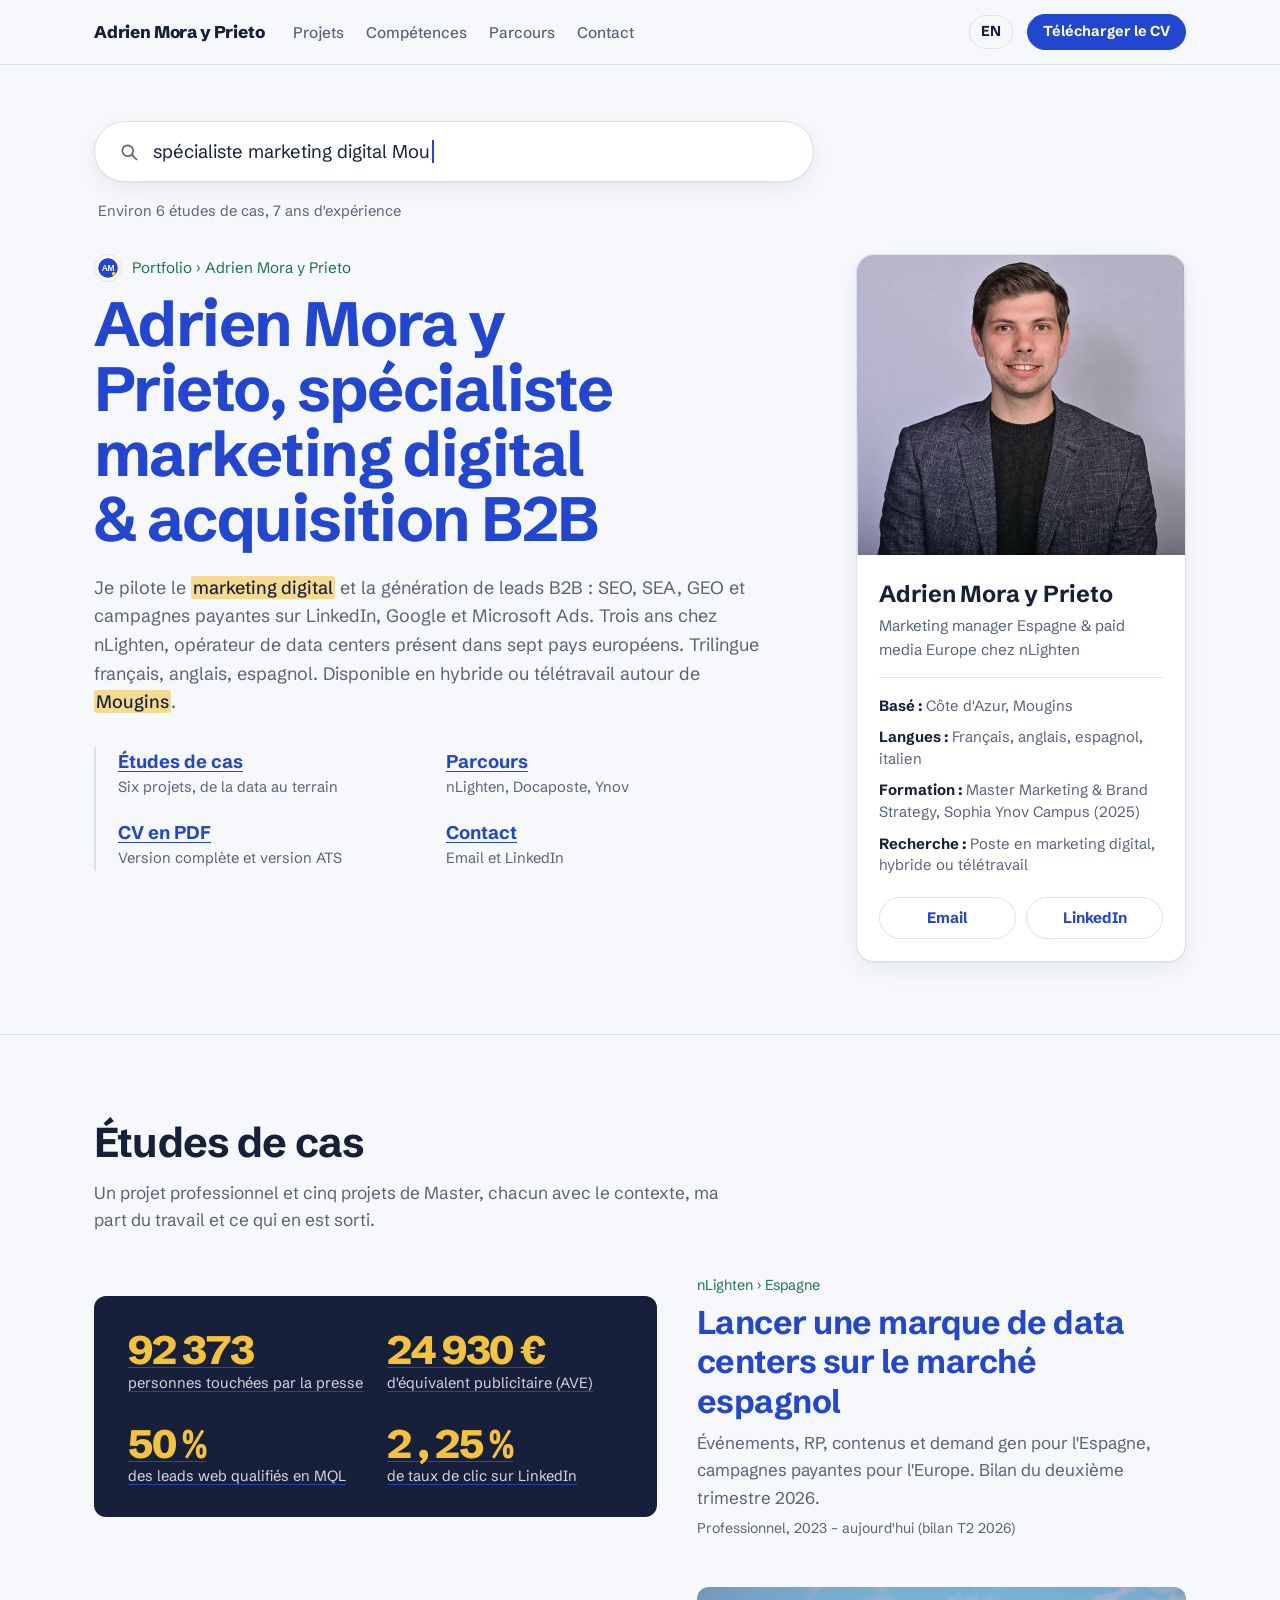
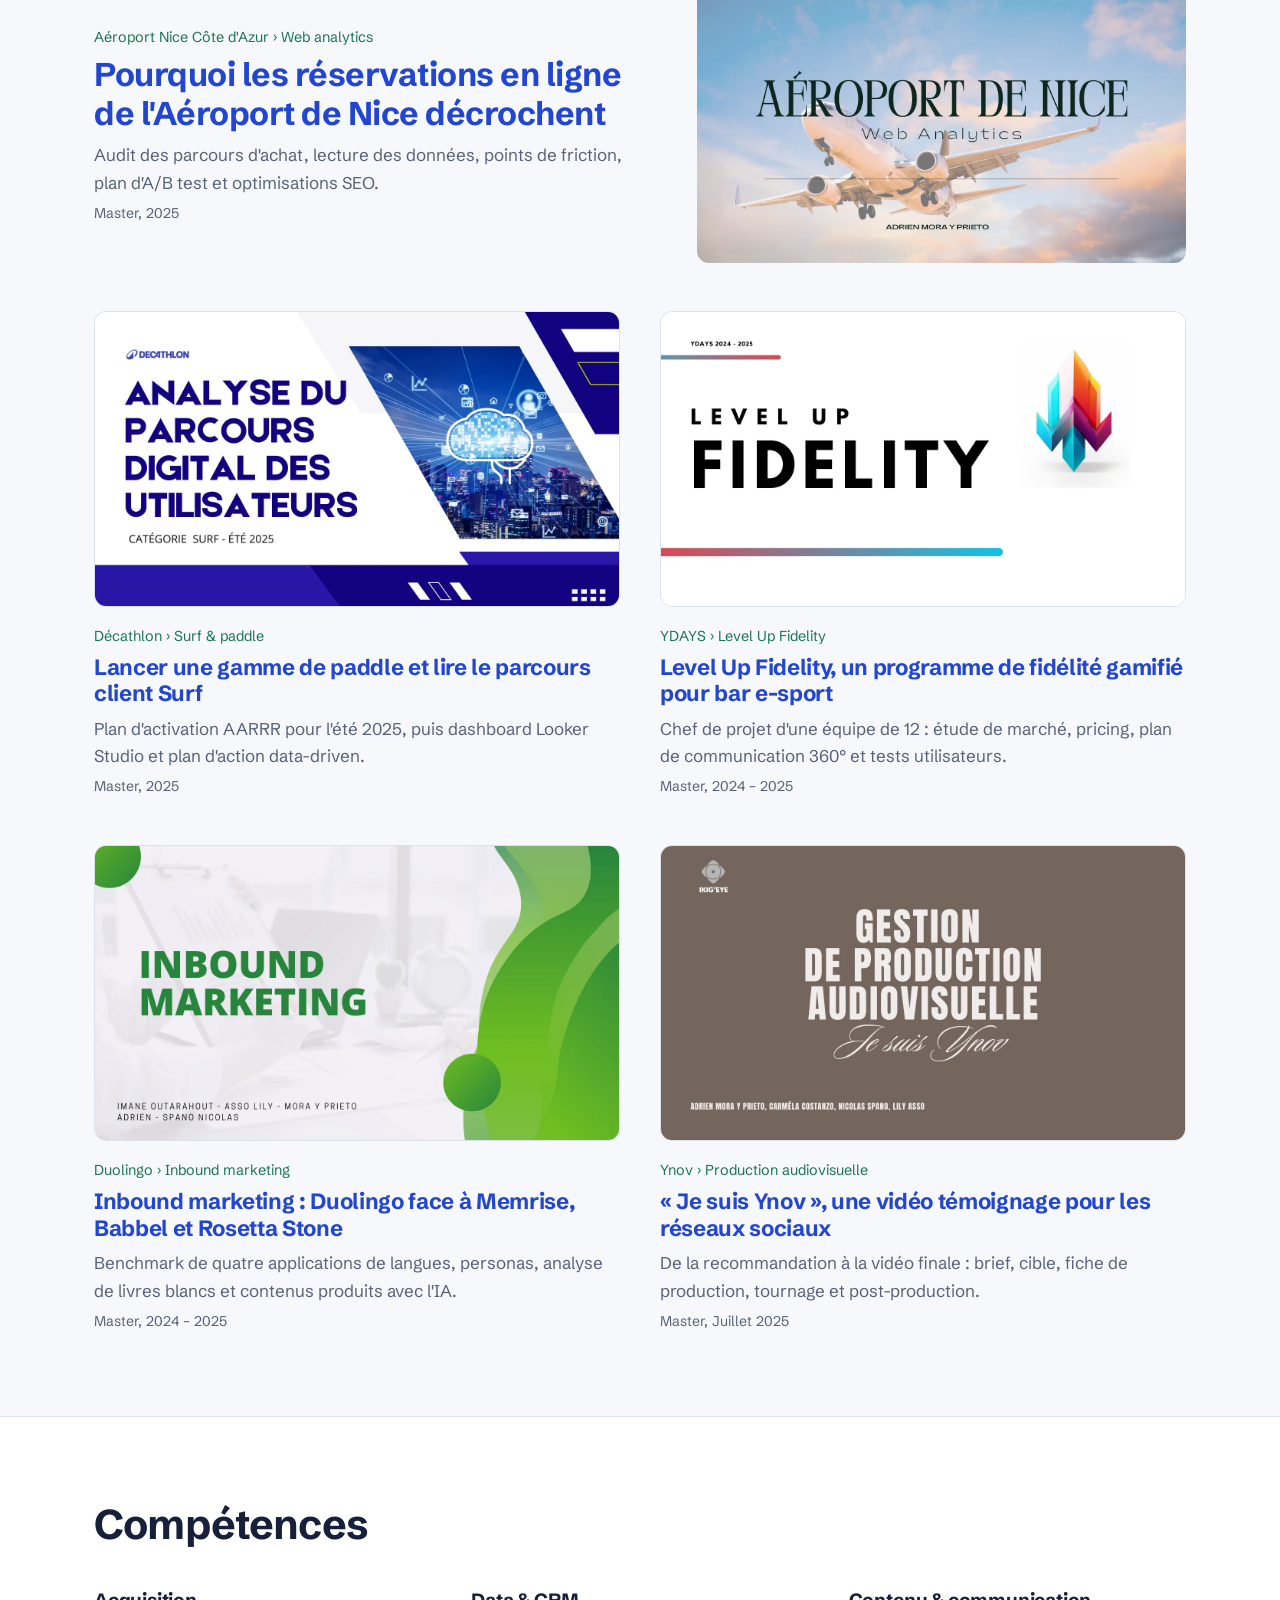
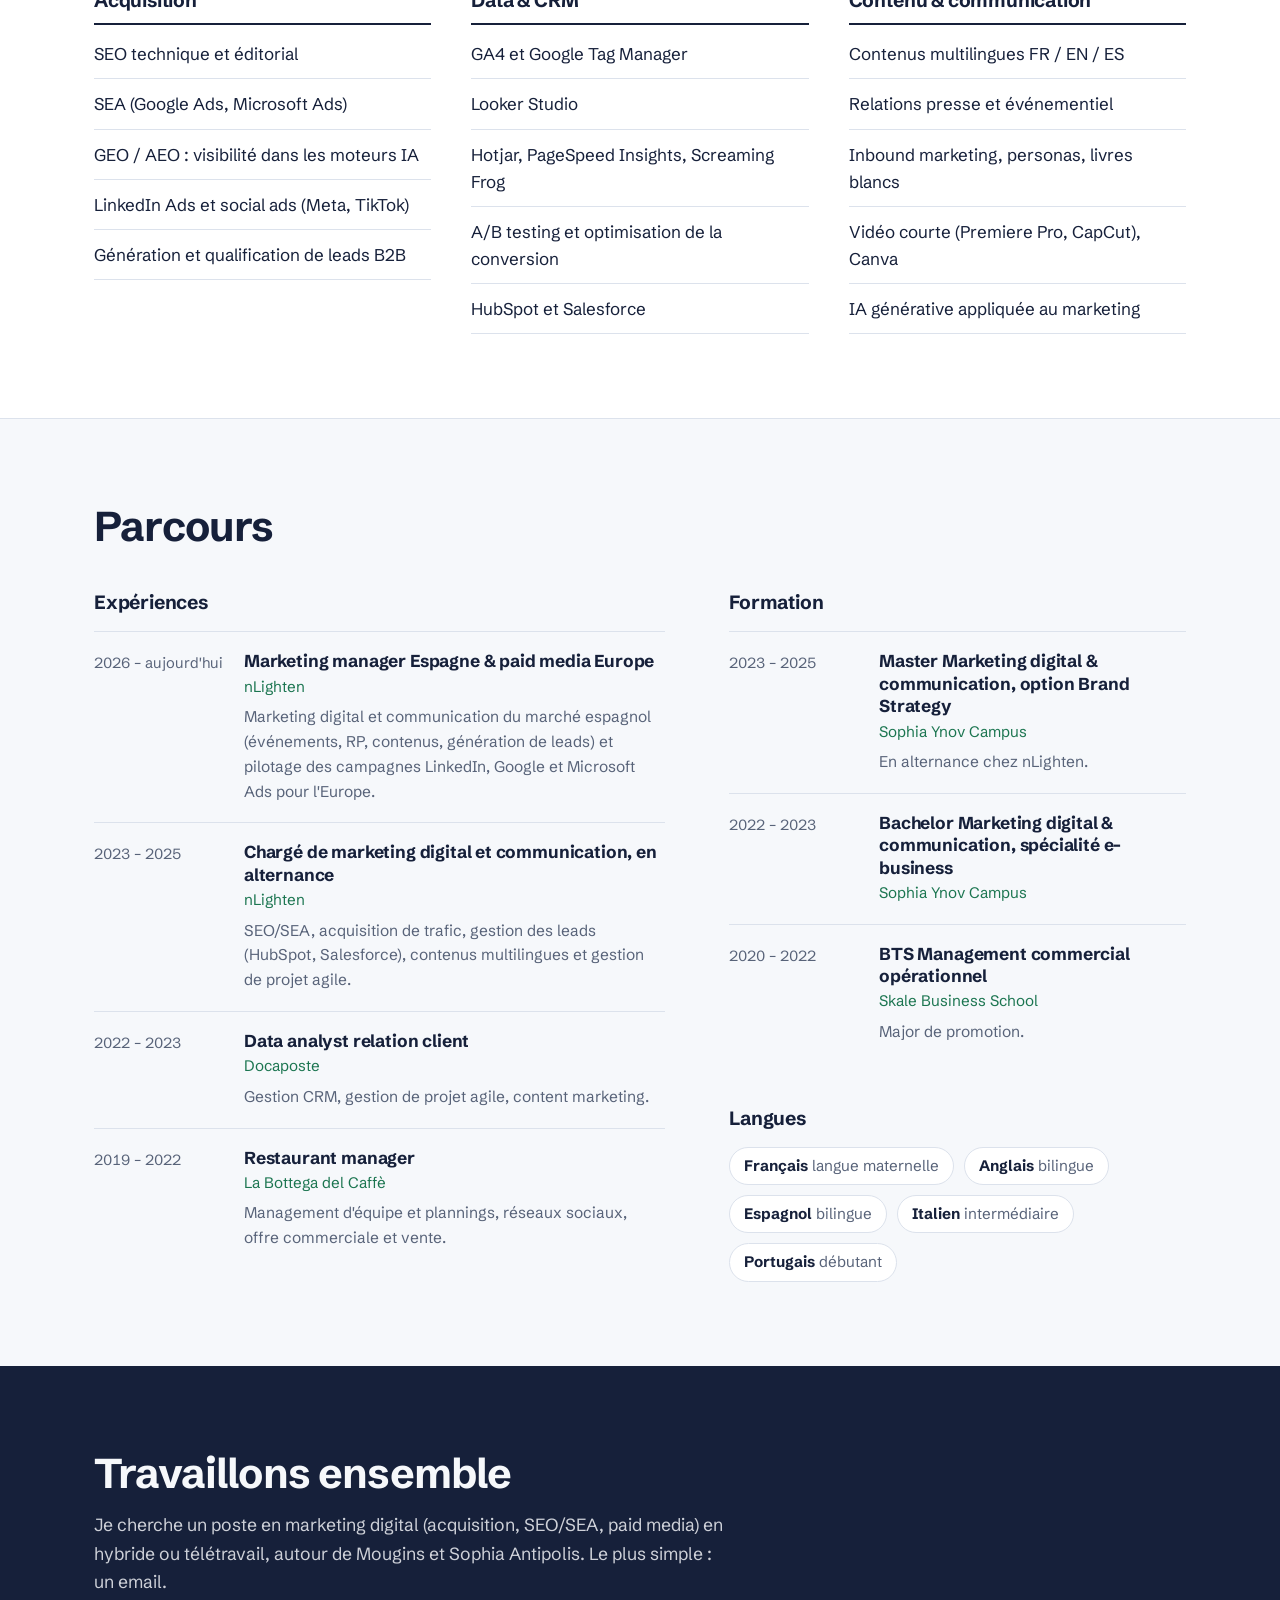
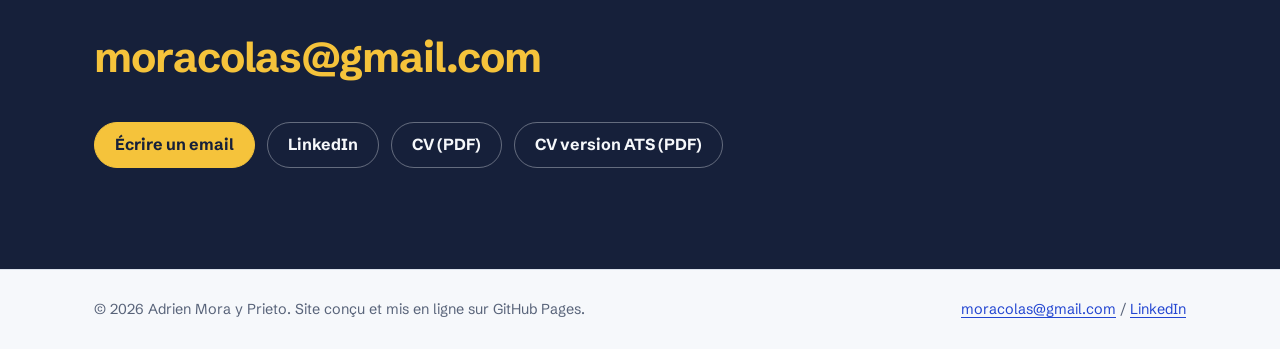
==== index.html @ 717f389f "Add files via upload" ====
<!doctype html>
<html lang="fr">
<head>
<meta charset="utf-8">
<meta name="viewport" content="width=device-width, initial-scale=1">
<title>Adrien Mora y Prieto · Marketing digital &amp; acquisition B2B</title>
<meta name="description" content="Portfolio d&#x27;Adrien Mora y Prieto, spécialiste marketing digital et acquisition B2B (SEO, SEA, GEO, paid media). Trilingue FR/EN/ES, basé sur la Côte d&#x27;Azur.">
<link rel="canonical" href="https://amorayprieto.github.io/">
<link rel="alternate" hreflang="fr" href="https://amorayprieto.github.io/">
<link rel="alternate" hreflang="en" href="https://amorayprieto.github.io/en/">
<link rel="alternate" hreflang="x-default" href="https://amorayprieto.github.io/">
<meta property="og:type" content="website">
<meta property="og:title" content="Adrien Mora y Prieto · Marketing digital &amp; acquisition B2B">
<meta property="og:description" content="Portfolio d&#x27;Adrien Mora y Prieto, spécialiste marketing digital et acquisition B2B (SEO, SEA, GEO, paid media). Trilingue FR/EN/ES, basé sur la Côte d&#x27;Azur.">
<meta property="og:url" content="https://amorayprieto.github.io/">
<meta property="og:image" content="https://amorayprieto.github.io/assets/img/og.jpg">
<meta property="og:locale" content="fr_FR">
<meta name="twitter:card" content="summary_large_image">
<meta name="theme-color" content="#F6F8FB" media="(prefers-color-scheme: light)">
<meta name="theme-color" content="#0E1424" media="(prefers-color-scheme: dark)">
<link rel="icon" href="assets/img/favicon.svg" type="image/svg+xml">
<link rel="preload" href="assets/fonts/schibsted-grotesk-latin-wght-normal.woff2" as="font" type="font/woff2" crossorigin>
<link rel="stylesheet" href="assets/css/style.css">
<script src="assets/js/main.js" defer></script>
<script type="application/ld+json">{"@context": "https://schema.org", "@type": "Person", "name": "Adrien Mora y Prieto", "jobTitle": "Marketing manager Espagne & paid media Europe chez nLighten", "email": "mailto:moracolas@gmail.com", "url": "https://amorayprieto.github.io/", "image": "https://amorayprieto.github.io/assets/img/adrien.jpg", "worksFor": {"@type": "Organization", "name": "nLighten"}, "alumniOf": [{"@type": "CollegeOrUniversity", "name": "Sophia Ynov Campus"}, {"@type": "EducationalOrganization", "name": "Skale Business School"}], "knowsLanguage": ["fr", "en", "es", "it"], "address": {"@type": "PostalAddress", "addressLocality": "Mougins", "addressCountry": "FR"}, "sameAs": ["https://www.linkedin.com/in/adrien-mora-y-prieto/"], "knowsAbout": ["SEO", "SEA", "GEO", "Paid media", "LinkedIn Ads", "Google Ads", "Microsoft Ads", "HubSpot", "Salesforce", "GA4", "Looker Studio"]}</script>
</head>
<body><a class="skip" href="#main">Aller au contenu</a>
<header class="site-head">
  <div class="wrap head-row">
    <a class="brand" href="index.html">Adrien Mora y Prieto</a>
    <nav aria-label="Navigation principale"><ul class="nav"><li><a href="#projets">Projets</a></li><li><a href="#competences">Compétences</a></li><li><a href="#parcours">Parcours</a></li><li><a href="#contact">Contact</a></li></ul></nav>
    <div class="head-actions">
      <a class="lang" href="en/index.html" hreflang="en" lang="en" title="English">EN</a>
      <a class="btn btn-small" href="assets/cv/Adrien-Mora-y-Prieto-CV.pdf" download>Télécharger le CV</a>
    </div>
  </div>
</header>
<main id="main">
<section class="hero">
  <div class="wrap">
    <div class="search" aria-hidden="true">
      <svg class="search-ico" viewBox="0 0 24 24" width="20" height="20"><circle cx="10.5" cy="10.5" r="6.5" fill="none" stroke="currentColor" stroke-width="2"/><path d="M15.5 15.5 21 21" stroke="currentColor" stroke-width="2" stroke-linecap="round"/></svg>
      <span class="query" data-query="spécialiste marketing digital Mougins">spécialiste marketing digital Mougins</span><span class="caret"></span>
    </div>
    <p class="results-line">Environ 6 études de cas, 7 ans d&#x27;expérience</p>
    <div class="hero-grid">
      <div class="result">
        <p class="result-url"><img src="assets/img/favicon.svg" alt="" width="22" height="22"> <span>Portfolio › Adrien Mora y Prieto</span></p>
        <h1 class="result-title">Adrien Mora y Prieto, spécialiste marketing digital &amp; acquisition B2B</h1>
        <p class="result-desc">Je pilote le <mark>marketing digital</mark> et la génération de leads B2B : SEO, SEA, GEO et campagnes payantes sur LinkedIn, Google et Microsoft Ads. Trois ans chez nLighten, opérateur de data centers présent dans sept pays européens. Trilingue français, anglais, espagnol. Disponible en hybride ou télétravail autour de <mark>Mougins</mark>.</p>
        <ul class="sitelinks"><li><a href="#projets">Études de cas</a><span>Six projets, de la data au terrain</span></li><li><a href="#parcours">Parcours</a><span>nLighten, Docaposte, Ynov</span></li><li><a href="assets/cv/Adrien-Mora-y-Prieto-CV.pdf" download>CV en PDF</a><span>Version complète et version ATS</span></li><li><a href="#contact">Contact</a><span>Email et LinkedIn</span></li></ul>
      </div>
      <aside class="panel" aria-label="En bref">
        <img class="panel-photo" src="assets/img/adrien.webp" alt="Portrait d’Adrien Mora y Prieto" width="560" height="560">
        <div class="panel-body">
          <p class="panel-name">Adrien Mora y Prieto</p>
          <p class="panel-role">Marketing manager Espagne &amp; paid media Europe chez nLighten</p>
          <dl class="panel-facts"><div><dt>Basé</dt><dd>Côte d&#x27;Azur, Mougins</dd></div><div><dt>Langues</dt><dd>Français, anglais, espagnol, italien</dd></div><div><dt>Formation</dt><dd>Master Marketing &amp; Brand Strategy, Sophia Ynov Campus (2025)</dd></div><div><dt>Recherche</dt><dd>Poste en marketing digital, hybride ou télétravail</dd></div></dl>
          <p class="panel-links"><a href="mailto:moracolas@gmail.com">Email</a><a href="https://www.linkedin.com/in/adrien-mora-y-prieto/" rel="me noopener" target="_blank">LinkedIn</a></p>
        </div>
      </aside>
    </div>
  </div>
</section>

<section class="section" id="projets" aria-labelledby="h-proj">
  <div class="wrap">
    <h2 id="h-proj">Études de cas</h2>
    <p class="section-intro">Un projet professionnel et cinq projets de Master, chacun avec le contexte, ma part du travail et ce qui en est sorti.</p>
    <div class="cards">
      <article class="card card-featured">
  <a class="card-media" href="projets/nlighten.html" tabindex="-1" aria-hidden="true"><div class="snippet"><ul class="stats stats-snippet"><li><span class="stat-n">92 373</span><span class="stat-l">personnes touchées par la presse</span></li><li><span class="stat-n">24 930 €</span><span class="stat-l">d&#x27;équivalent publicitaire (AVE)</span></li><li><span class="stat-n">50 %</span><span class="stat-l">des leads web qualifiés en MQL</span></li><li><span class="stat-n">2,25 %</span><span class="stat-l">de taux de clic sur LinkedIn</span></li></ul></div></a>
  <div class="card-body">
    <p class="crumb">nLighten › Espagne</p>
    <h3 class="card-title"><a href="projets/nlighten.html">Lancer une marque de data centers sur le marché espagnol</a></h3>
    <p class="card-desc">Événements, RP, contenus et demand gen pour l&#x27;Espagne, campagnes payantes pour l&#x27;Europe. Bilan du deuxième trimestre 2026.</p>
    <p class="card-meta">Professionnel, 2023 – aujourd&#x27;hui (bilan T2 2026)</p>
  </div>
</article><article class="card card-featured flip">
  <a class="card-media" href="projets/aeroport-nice.html" tabindex="-1" aria-hidden="true"><img src="assets/img/nice-1.webp" alt="" loading="lazy" width="1368" height="770"></a>
  <div class="card-body">
    <p class="crumb">Aéroport Nice Côte d&#x27;Azur › Web analytics</p>
    <h3 class="card-title"><a href="projets/aeroport-nice.html">Pourquoi les réservations en ligne de l&#x27;Aéroport de Nice décrochent</a></h3>
    <p class="card-desc">Audit des parcours d&#x27;achat, lecture des données, points de friction, plan d&#x27;A/B test et optimisations SEO.</p>
    <p class="card-meta">Master, 2025</p>
  </div>
</article><article class="card">
  <a class="card-media" href="projets/decathlon.html" tabindex="-1" aria-hidden="true"><img src="assets/img/decathlon-1.webp" alt="" loading="lazy" width="1368" height="770"></a>
  <div class="card-body">
    <p class="crumb">Décathlon › Surf &amp; paddle</p>
    <h3 class="card-title"><a href="projets/decathlon.html">Lancer une gamme de paddle et lire le parcours client Surf</a></h3>
    <p class="card-desc">Plan d&#x27;activation AARRR pour l&#x27;été 2025, puis dashboard Looker Studio et plan d&#x27;action data-driven.</p>
    <p class="card-meta">Master, 2025</p>
  </div>
</article><article class="card">
  <a class="card-media" href="projets/level-up-fidelity.html" tabindex="-1" aria-hidden="true"><img src="assets/img/levelup-1.webp" alt="" loading="lazy" width="1368" height="770"></a>
  <div class="card-body">
    <p class="crumb">YDAYS › Level Up Fidelity</p>
    <h3 class="card-title"><a href="projets/level-up-fidelity.html">Level Up Fidelity, un programme de fidélité gamifié pour bar e-sport</a></h3>
    <p class="card-desc">Chef de projet d&#x27;une équipe de 12 : étude de marché, pricing, plan de communication 360° et tests utilisateurs.</p>
    <p class="card-meta">Master, 2024 – 2025</p>
  </div>
</article><article class="card">
  <a class="card-media" href="projets/duolingo.html" tabindex="-1" aria-hidden="true"><img src="assets/img/duolingo-1.webp" alt="" loading="lazy" width="1368" height="770"></a>
  <div class="card-body">
    <p class="crumb">Duolingo › Inbound marketing</p>
    <h3 class="card-title"><a href="projets/duolingo.html">Inbound marketing : Duolingo face à Memrise, Babbel et Rosetta Stone</a></h3>
    <p class="card-desc">Benchmark de quatre applications de langues, personas, analyse de livres blancs et contenus produits avec l&#x27;IA.</p>
    <p class="card-meta">Master, 2024 – 2025</p>
  </div>
</article><article class="card">
  <a class="card-media" href="projets/je-suis-ynov.html" tabindex="-1" aria-hidden="true"><img src="assets/img/ynov-1.webp" alt="" loading="lazy" width="1368" height="770"></a>
  <div class="card-body">
    <p class="crumb">Ynov › Production audiovisuelle</p>
    <h3 class="card-title"><a href="projets/je-suis-ynov.html">« Je suis Ynov », une vidéo témoignage pour les réseaux sociaux</a></h3>
    <p class="card-desc">De la recommandation à la vidéo finale : brief, cible, fiche de production, tournage et post-production.</p>
    <p class="card-meta">Master, Juillet 2025</p>
  </div>
</article>
    </div>
  </div>
</section>
<section class="section section-alt" id="competences" aria-labelledby="h-skills">
  <div class="wrap">
    <h2 id="h-skills">Compétences</h2>
    <div class="skills"><div class="skill-col"><h3>Acquisition</h3><ul><li>SEO technique et éditorial</li><li>SEA (Google Ads, Microsoft Ads)</li><li>GEO / AEO : visibilité dans les moteurs IA</li><li>LinkedIn Ads et social ads (Meta, TikTok)</li><li>Génération et qualification de leads B2B</li></ul></div><div class="skill-col"><h3>Data &amp; CRM</h3><ul><li>GA4 et Google Tag Manager</li><li>Looker Studio</li><li>Hotjar, PageSpeed Insights, Screaming Frog</li><li>A/B testing et optimisation de la conversion</li><li>HubSpot et Salesforce</li></ul></div><div class="skill-col"><h3>Contenu &amp; communication</h3><ul><li>Contenus multilingues FR / EN / ES</li><li>Relations presse et événementiel</li><li>Inbound marketing, personas, livres blancs</li><li>Vidéo courte (Premiere Pro, CapCut), Canva</li><li>IA générative appliquée au marketing</li></ul></div></div>
  </div>
</section>
<section class="section" id="parcours" aria-labelledby="h-bg">
  <div class="wrap">
    <h2 id="h-bg">Parcours</h2>
    <div class="bg-grid">
      <div><h3>Expériences</h3><ol class="timeline"><li><p class="tl-date">2026 – aujourd&#x27;hui</p><div><h4>Marketing manager Espagne &amp; paid media Europe</h4><p class="tl-org">nLighten</p><p>Marketing digital et communication du marché espagnol (événements, RP, contenus, génération de leads) et pilotage des campagnes LinkedIn, Google et Microsoft Ads pour l&#x27;Europe.</p></div></li><li><p class="tl-date">2023 – 2025</p><div><h4>Chargé de marketing digital et communication, en alternance</h4><p class="tl-org">nLighten</p><p>SEO/SEA, acquisition de trafic, gestion des leads (HubSpot, Salesforce), contenus multilingues et gestion de projet agile.</p></div></li><li><p class="tl-date">2022 – 2023</p><div><h4>Data analyst relation client</h4><p class="tl-org">Docaposte</p><p>Gestion CRM, gestion de projet agile, content marketing.</p></div></li><li><p class="tl-date">2019 – 2022</p><div><h4>Restaurant manager</h4><p class="tl-org">La Bottega del Caffè</p><p>Management d&#x27;équipe et plannings, réseaux sociaux, offre commerciale et vente.</p></div></li></ol></div>
      <div><h3>Formation</h3><ol class="timeline"><li><p class="tl-date">2023 – 2025</p><div><h4>Master Marketing digital &amp; communication, option Brand Strategy</h4><p class="tl-org">Sophia Ynov Campus</p><p>En alternance chez nLighten.</p></div></li><li><p class="tl-date">2022 – 2023</p><div><h4>Bachelor Marketing digital &amp; communication, spécialité e-business</h4><p class="tl-org">Sophia Ynov Campus</p></div></li><li><p class="tl-date">2020 – 2022</p><div><h4>BTS Management commercial opérationnel</h4><p class="tl-org">Skale Business School</p><p>Major de promotion.</p></div></li></ol>
        <h3 class="mt">Langues</h3><ul class="langs"><li><strong>Français</strong> langue maternelle</li><li><strong>Anglais</strong> bilingue</li><li><strong>Espagnol</strong> bilingue</li><li><strong>Italien</strong> intermédiaire</li><li><strong>Portugais</strong> débutant</li></ul>
      </div>
    </div>
  </div>
</section>

<section class="section contact" id="contact" aria-labelledby="h-contact">
  <div class="wrap contact-inner">
    <h2 id="h-contact">Travaillons ensemble</h2>
    <p>Je cherche un poste en marketing digital (acquisition, SEO/SEA, paid media) en hybride ou télétravail, autour de Mougins et Sophia Antipolis. Le plus simple : un email.</p>
    <p class="contact-mail"><a href="mailto:moracolas@gmail.com">moracolas@gmail.com</a></p>
    <p class="contact-actions">
      <a class="btn" href="mailto:moracolas@gmail.com">Écrire un email</a>
      <a class="btn btn-ghost" href="https://www.linkedin.com/in/adrien-mora-y-prieto/" rel="me noopener" target="_blank">LinkedIn</a>
      <a class="btn btn-ghost" href="assets/cv/Adrien-Mora-y-Prieto-CV.pdf" download>CV (PDF)</a>
      <a class="btn btn-ghost" href="assets/cv/Adrien-Mora-y-Prieto-CV-ATS.pdf" download>CV version ATS (PDF)</a>
    </p>
  </div>
</section>
</main>
<footer class="site-foot">
  <div class="wrap foot-row">
    <p>© 2026 Adrien Mora y Prieto. Site conçu et mis en ligne sur GitHub Pages.</p>
    <p><a href="mailto:moracolas@gmail.com">moracolas@gmail.com</a> <span aria-hidden="true">/</span> <a href="https://www.linkedin.com/in/adrien-mora-y-prieto/" rel="me noopener" target="_blank">LinkedIn</a></p>
  </div>
</footer>
<dialog class="lightbox" aria-label="Agrandir l'image">
  <button class="lb-close" type="button" aria-label="Fermer">×</button>
  <img alt="">
</dialog>
</body>
</html>
---- assets/css/style.css ----
/* Portfolio Adrien Mora y Prieto
   Concept : la page est un résultat de recherche. Un spécialiste SEO/SEA/GEO
   se présente comme le meilleur résultat pour la requête du recruteur. */

@font-face { font-family: "Schibsted Grotesk"; font-style: normal; font-display: swap; font-weight: 400 900;
  src: url("../fonts/schibsted-grotesk-latin-wght-normal.woff2") format("woff2");
  unicode-range: U+0000-00FF, U+0131, U+0152-0153, U+02BB-02BC, U+02C6, U+02DA, U+02DC, U+0304, U+0308, U+0329, U+2000-206F, U+20AC, U+2122, U+2191, U+2193, U+2212, U+2215, U+FEFF, U+FFFD; }
@font-face { font-family: "Schibsted Grotesk"; font-style: normal; font-display: swap; font-weight: 400 900;
  src: url("../fonts/schibsted-grotesk-latin-ext-wght-normal.woff2") format("woff2");
  unicode-range: U+0100-02BA, U+02BD-02C5, U+02C7-02CC, U+02CE-02D7, U+02DD-02FF, U+0304, U+0308, U+0329, U+1D00-1DBF, U+1E00-1E9F, U+1EF2-1EFF, U+2020, U+20A0-20AB, U+20AD-20C0, U+2113, U+2C60-2C7F, U+A720-A7FF; }

:root {
  --paper: #F6F8FB;
  --surface: #FFFFFF;
  --ink: #16203A;
  --muted: #586379;
  --line: #DCE2EC;
  --link: #2346D1;
  --link-hover: #1631A3;
  --url: #1B7550;
  --mimosa: #F5C33B;
  --mark-ink: #16203A;
  --snippet: #16203A;
  --snippet-ink: #F6F8FB;
  --shadow: 0 1px 2px rgba(22, 32, 58, .06), 0 8px 24px rgba(22, 32, 58, .06);
  --radius-l: 18px;
  --radius-m: 12px;
  --radius-s: 8px;
  --font: "Schibsted Grotesk", system-ui, -apple-system, "Segoe UI", sans-serif;
  color-scheme: light;
}
@media (prefers-color-scheme: dark) {
  :root:not([data-theme="light"]) {
    --paper: #0E1424;
    --surface: #151D31;
    --ink: #E6EBF5;
    --muted: #9AA5BC;
    --line: #27324D;
    --link: #A3B5FF;
    --link-hover: #C9D4FF;
    --url: #6FCFA2;
    --mimosa: #E9BA2F;
    --mark-ink: #16203A;
    --snippet: #1C2742;
    --snippet-ink: #E6EBF5;
    --shadow: 0 1px 2px rgba(0, 0, 0, .3), 0 8px 24px rgba(0, 0, 0, .25);
    color-scheme: dark;
  }
}
:root[data-theme="dark"] {
  --paper: #0E1424; --surface: #151D31; --ink: #E6EBF5; --muted: #9AA5BC; --line: #27324D;
  --link: #A3B5FF; --link-hover: #C9D4FF; --url: #6FCFA2; --mimosa: #E9BA2F; --mark-ink: #16203A;
  --snippet: #1C2742; --snippet-ink: #E6EBF5; color-scheme: dark;
}

*, *::before, *::after { box-sizing: border-box; }
html { -webkit-text-size-adjust: 100%; scroll-behavior: smooth; scroll-padding-top: 84px; }
@media (prefers-reduced-motion: reduce) { html { scroll-behavior: auto; } }
body {
  margin: 0; background: var(--paper); color: var(--ink);
  font-family: var(--font); font-size: 1.0625rem; line-height: 1.6;
  -webkit-font-smoothing: antialiased; text-rendering: optimizeLegibility;
}
img { max-width: 100%; height: auto; display: block; }
a { color: var(--link); text-decoration-thickness: 1px; text-underline-offset: .18em; }
a:hover { color: var(--link-hover); }
:focus-visible { outline: 3px solid var(--mimosa); outline-offset: 3px; border-radius: 4px; }
mark { background: color-mix(in srgb, var(--mimosa) 55%, transparent); color: inherit; padding: 0 .12em; border-radius: 3px; }
h1, h2, h3, h4 { line-height: 1.15; margin: 0; font-weight: 700; letter-spacing: -.01em; }
p { margin: 0 0 1em; }

.wrap { width: 100%; max-width: 1140px; margin: 0 auto; padding: 0 24px; }
@media (max-width: 600px) { .wrap { padding: 0 16px; } }

.skip { position: absolute; left: -999px; top: 8px; background: var(--ink); color: var(--paper); padding: 8px 14px; border-radius: 6px; z-index: 50; }
.skip:focus { left: 8px; }

/* ---------- header */
.site-head {
  position: sticky; top: 0; z-index: 20;
  background: color-mix(in srgb, var(--paper) 88%, transparent);
  backdrop-filter: saturate(1.4) blur(10px); -webkit-backdrop-filter: saturate(1.4) blur(10px);
  border-bottom: 1px solid var(--line);
}
.head-row { display: flex; align-items: center; gap: 28px; min-height: 64px; }
.brand { font-weight: 800; color: var(--ink); text-decoration: none; letter-spacing: -.01em; white-space: nowrap; }
.nav { list-style: none; display: flex; gap: 22px; margin: 0; padding: 0; }
.nav a { color: var(--muted); text-decoration: none; font-weight: 500; font-size: .96rem; }
.nav a:hover { color: var(--ink); }
.head-actions { margin-left: auto; display: flex; align-items: center; gap: 14px; }
.lang { font-weight: 700; font-size: .9rem; color: var(--ink); text-decoration: none; border: 1px solid var(--line); border-radius: 999px; padding: 4px 11px; }
.lang:hover { border-color: var(--ink); color: var(--ink); }
@media (max-width: 860px) { .nav { display: none; } }
@media (max-width: 560px) { .head-actions .btn-small { display: none; } .head-row { gap: 16px; } }

.btn {
  display: inline-flex; align-items: center; justify-content: center; gap: 8px;
  background: var(--link); color: #fff; font-weight: 700; text-decoration: none;
  padding: 12px 20px; border-radius: 999px; border: 1px solid var(--link); font-size: 1rem; line-height: 1.2;
}
.btn:hover { background: var(--link-hover); border-color: var(--link-hover); color: #fff; }
:root[data-theme="dark"] .btn, .btn { }
@media (prefers-color-scheme: dark) { :root:not([data-theme="light"]) .btn { color: #0E1424; } :root:not([data-theme="light"]) .btn:hover { color: #0E1424; } }
.btn-small { padding: 8px 15px; font-size: .9rem; }
.btn-ghost { background: transparent; color: var(--ink); border-color: var(--line); }
.btn-ghost:hover { background: var(--surface); color: var(--ink); border-color: var(--ink); }
@media (prefers-color-scheme: dark) { :root:not([data-theme="light"]) .btn-ghost, :root:not([data-theme="light"]) .btn-ghost:hover { color: var(--ink); } }

/* ---------- hero : la requête et son meilleur résultat */
.hero { padding: 56px 0 72px; }
.search {
  display: flex; align-items: center; gap: 14px; max-width: 720px;
  background: var(--surface); border: 1px solid var(--line); border-radius: 999px;
  padding: 15px 24px; box-shadow: var(--shadow); font-size: 1.15rem; min-height: 60px;
}
.search-ico { color: var(--muted); flex: none; }
.query { white-space: nowrap; overflow: hidden; text-overflow: ellipsis; }
.caret { width: 2px; height: 1.25em; background: var(--link); flex: none; margin-left: -12px; animation: blink 1.05s steps(1) infinite; }
@keyframes blink { 50% { opacity: 0; } }
@media (prefers-reduced-motion: reduce) { .caret { animation: none; opacity: 0; } }
.results-line { color: var(--muted); font-size: .92rem; margin: 18px 0 30px 4px; }

.hero-grid { display: grid; grid-template-columns: minmax(0, 1fr) 330px; gap: 56px; align-items: start; }
@media (max-width: 920px) { .hero-grid { grid-template-columns: 1fr; gap: 36px; } }

.result-url { display: flex; align-items: center; gap: 10px; color: var(--ink); font-size: .95rem; margin-bottom: 10px; }
.result-url img { border-radius: 50%; background: var(--surface); border: 1px solid var(--line); padding: 3px; width: 28px; height: 28px; }
.result-url span { color: var(--url); }
.result-title {
  color: var(--link); font-weight: 700; letter-spacing: -.025em;
  font-size: clamp(2.1rem, 1.2rem + 3.6vw, 3.9rem); line-height: 1.04; max-width: 15ch;
  text-wrap: balance;
}
.result-desc { margin-top: 22px; font-size: 1.12rem; color: var(--muted); max-width: 62ch; }
.result-desc mark { color: var(--ink); font-weight: 500; }

.sitelinks { list-style: none; padding: 0; margin: 30px 0 0; display: grid; grid-template-columns: repeat(2, minmax(0, 1fr)); gap: 18px 40px; max-width: 640px; border-left: 2px solid var(--line); padding-left: 22px; }
.sitelinks li { display: flex; flex-direction: column; }
.sitelinks a { font-size: 1.15rem; font-weight: 700; }
.sitelinks span { color: var(--muted); font-size: .92rem; }
@media (max-width: 520px) { .sitelinks { grid-template-columns: 1fr; } }

/* knowledge panel */
.panel { background: var(--surface); border: 1px solid var(--line); border-radius: var(--radius-l); overflow: hidden; box-shadow: var(--shadow); }
.panel-photo { width: 100%; aspect-ratio: 1 / 1; object-fit: cover; object-position: 50% 30%; max-height: 300px; }
.panel-body { padding: 20px 22px 22px; }
.panel-name { font-size: 1.45rem; font-weight: 700; margin: 0; letter-spacing: -.01em; }
.panel-role { color: var(--muted); margin: 2px 0 14px; font-size: .95rem; }
.panel-facts { margin: 0; border-top: 1px solid var(--line); padding-top: 12px; }
.panel-facts div { padding: 5px 0; font-size: .93rem; line-height: 1.45; }
.panel-facts dt { display: inline; font-weight: 700; }
.panel-facts dt::after { content: " : "; }
:lang(en) .panel-facts dt::after { content: ": "; }
.panel-facts dd { display: inline; margin: 0; color: var(--muted); }
.panel-links { display: flex; gap: 10px; margin: 16px 0 0; }
.panel-links a { flex: 1; text-align: center; border: 1px solid var(--line); border-radius: 999px; padding: 8px 10px; font-weight: 700; text-decoration: none; font-size: .95rem; }
.panel-links a:hover { border-color: var(--link); }
@media (max-width: 920px) {
  .panel { display: grid; grid-template-columns: 150px 1fr; max-width: 640px; }
  .panel-photo { height: 100%; max-height: none; aspect-ratio: auto; }
}
@media (max-width: 520px) {
  .panel { grid-template-columns: 1fr; }
  .panel-photo { aspect-ratio: 4 / 3; height: auto; }
}

/* ---------- sections */
.section { padding: 84px 0; border-top: 1px solid var(--line); }
.section-alt { background: var(--surface); }
.section h2 { font-size: clamp(1.8rem, 1.3rem + 1.8vw, 2.6rem); letter-spacing: -.02em; }
.section-intro { color: var(--muted); max-width: 60ch; margin: 12px 0 40px; font-size: 1.08rem; }

/* cartes projets, façon résultats */
.cards { display: grid; grid-template-columns: repeat(2, minmax(0, 1fr)); gap: 48px 40px; }
@media (max-width: 760px) { .cards { grid-template-columns: 1fr; gap: 40px; } }
.card { display: flex; flex-direction: column; gap: 18px; min-width: 0; }
.card-media { display: block; border-radius: var(--radius-m); overflow: hidden; border: 1px solid var(--line); background: var(--surface); aspect-ratio: 16 / 9; }
.card-media img { width: 100%; height: 100%; object-fit: cover; transition: transform .35s ease; }
.card:hover .card-media img { transform: scale(1.02); }
@media (prefers-reduced-motion: reduce) { .card-media img { transition: none; } .card:hover .card-media img { transform: none; } }
.crumb { color: var(--url); font-size: .9rem; margin: 0 0 6px; }
.card-title { font-size: 1.38rem; letter-spacing: -.015em; line-height: 1.2; }
.card-title a { text-decoration: none; }
.card-title a:hover { text-decoration: underline; }
.card-desc { color: var(--muted); margin: 8px 0 6px; max-width: 60ch; }
.card-meta { font-size: .88rem; color: var(--muted); margin: 0; }

.card-featured { grid-column: 1 / -1; display: grid; grid-template-columns: minmax(0, 1.15fr) minmax(0, 1fr); gap: 40px; align-items: center; }
.card-featured .card-media { aspect-ratio: auto; border: none; }
.card-featured .card-title { font-size: clamp(1.5rem, 1.1rem + 1.3vw, 2.05rem); }
.card-featured.flip .card-media { order: 2; }
@media (max-width: 860px) { .card-featured { grid-template-columns: 1fr; gap: 20px; } .card-featured.flip .card-media { order: 0; } }

/* featured snippet : chiffres du projet pro */
.snippet { background: var(--snippet); color: var(--snippet-ink); padding: 34px 34px 30px; height: 100%; }
.stats { list-style: none; margin: 0; padding: 0; display: grid; grid-template-columns: repeat(auto-fit, minmax(150px, 1fr)); gap: 24px 28px; }
.stats li { display: flex; flex-direction: column; gap: 4px; }
.stat-n { font-size: clamp(1.7rem, 1.2rem + 1.6vw, 2.5rem); font-weight: 800; letter-spacing: -.03em; line-height: 1; font-variant-numeric: tabular-nums; }
.stat-l { font-size: .92rem; line-height: 1.35; opacity: .85; }
.stats-snippet { grid-template-columns: repeat(2, minmax(0, 1fr)); gap: 30px 24px; }
.stats-snippet .stat-n { color: var(--mimosa); }

/* compétences */
.skills { display: grid; grid-template-columns: repeat(3, minmax(0, 1fr)); gap: 40px; margin-top: 40px; }
@media (max-width: 860px) { .skills { grid-template-columns: 1fr; gap: 28px; } }
.skill-col h3 { font-size: 1.2rem; padding-bottom: 12px; border-bottom: 2px solid var(--ink); margin-bottom: 4px; }
.skill-col ul { list-style: none; margin: 0; padding: 0; }
.skill-col li { padding: 11px 0; border-bottom: 1px solid var(--line); }

/* parcours */
.bg-grid { display: grid; grid-template-columns: minmax(0, 1.25fr) minmax(0, 1fr); gap: 64px; margin-top: 40px; }
@media (max-width: 860px) { .bg-grid { grid-template-columns: 1fr; gap: 44px; } }
.bg-grid h3 { font-size: 1.2rem; margin-bottom: 18px; }
.bg-grid h3.mt { margin-top: 44px; }
.timeline { list-style: none; margin: 0; padding: 0; }
.timeline li { display: grid; grid-template-columns: 130px minmax(0, 1fr); gap: 20px; padding: 18px 0; border-top: 1px solid var(--line); }
.tl-date { color: var(--muted); font-size: .92rem; margin: 2px 0 0; font-variant-numeric: tabular-nums; }
.timeline h4 { font-size: 1.08rem; line-height: 1.3; }
.tl-org { color: var(--url); margin: 2px 0 6px; font-size: .95rem; }
.timeline p:last-child { margin-bottom: 0; }
.timeline div > p:not(.tl-org) { color: var(--muted); font-size: .97rem; }
@media (max-width: 520px) { .timeline li { grid-template-columns: 1fr; gap: 4px; } }
.langs { list-style: none; margin: 0; padding: 0; display: flex; flex-wrap: wrap; gap: 10px; }
.langs li { border: 1px solid var(--line); border-radius: 999px; padding: 6px 14px; font-size: .95rem; color: var(--muted); background: var(--surface); }
.langs strong { color: var(--ink); font-weight: 700; }

/* contact */
.contact { background: var(--snippet); color: var(--snippet-ink); border-top: none; }
.contact h2 { color: var(--snippet-ink); }
.contact-inner > p { max-width: 58ch; color: color-mix(in srgb, var(--snippet-ink) 82%, transparent); font-size: 1.1rem; margin-top: 14px; }
.contact-mail { margin: 28px 0 32px !important; }
.contact-mail a { color: var(--mimosa); font-size: clamp(1.4rem, 1rem + 2.4vw, 2.6rem); font-weight: 700; letter-spacing: -.02em; text-decoration: none; word-break: break-all; }
.contact-mail a:hover { text-decoration: underline; color: var(--mimosa); }
.contact-actions { display: flex; flex-wrap: wrap; gap: 12px; }
.contact .btn { background: var(--mimosa); border-color: var(--mimosa); color: #16203A; }
.contact .btn:hover { background: #FFD465; border-color: #FFD465; color: #16203A; }
.contact .btn-ghost { background: transparent; color: var(--snippet-ink); border-color: color-mix(in srgb, var(--snippet-ink) 35%, transparent); }
.contact .btn-ghost:hover { border-color: var(--snippet-ink); color: var(--snippet-ink); background: transparent; }

.site-foot { padding: 28px 0; font-size: .9rem; color: var(--muted); border-top: 1px solid var(--line); }
.foot-row { display: flex; flex-wrap: wrap; justify-content: space-between; gap: 8px 24px; }
.foot-row p { margin: 0; }

/* ---------- page projet */
.proj { padding: 36px 0 80px; }
.back { margin: 0 0 36px; }
.back a { text-decoration: none; font-weight: 500; }
.proj-head { max-width: 860px; }
.proj-head h1 { color: var(--ink); font-size: clamp(2rem, 1.2rem + 3vw, 3.4rem); letter-spacing: -.025em; line-height: 1.06; text-wrap: balance; margin-top: 6px; }
.lede { font-size: 1.2rem; color: var(--muted); margin: 20px 0 0; max-width: 60ch; }
.proj-grid { display: grid; grid-template-columns: minmax(0, 1fr) 300px; gap: 64px; margin-top: 48px; align-items: start; }
@media (max-width: 920px) { .proj-grid { grid-template-columns: 1fr; gap: 36px; } .proj-facts { order: -1; } }
.proj-cover { margin: 0 0 36px; border-radius: var(--radius-m); overflow: hidden; border: 1px solid var(--line); }
.proj-main > .stats { padding: 28px 0; border-top: 2px solid var(--ink); border-bottom: 1px solid var(--line); margin-bottom: 20px; }
.proj-main > .stats .stat-n { color: var(--link); }
.proj-main h2 { font-size: 1.5rem; margin: 40px 0 14px; letter-spacing: -.015em; }
.proj-main p { max-width: 68ch; }
.did { margin: 0; padding: 0; list-style: none; max-width: 68ch; }
.did li { position: relative; padding: 0 0 14px 26px; }
.did li::before { content: ""; position: absolute; left: 4px; top: .62em; width: 8px; height: 8px; border-radius: 50%; background: var(--link); }
.res li::before { background: var(--mimosa); box-shadow: 0 0 0 2px color-mix(in srgb, var(--mimosa) 35%, transparent); }
.proj-facts { position: sticky; top: 96px; background: var(--surface); border: 1px solid var(--line); border-radius: var(--radius-m); padding: 6px 22px; }
@media (max-width: 920px) { .proj-facts { position: static; } }
.proj-facts dl { margin: 0; }
.proj-facts div { padding: 14px 0; border-bottom: 1px solid var(--line); }
.proj-facts div:last-child { border-bottom: none; }
.proj-facts dt { font-weight: 700; font-size: .9rem; }
.proj-facts dd { margin: 3px 0 0; color: var(--muted); font-size: .95rem; line-height: 1.45; }

.gallery-wrap { margin-top: 72px; }
.gallery-wrap h2 { font-size: 1.5rem; margin-bottom: 22px; }
.gallery { list-style: none; margin: 0; padding: 0; display: grid; grid-template-columns: repeat(auto-fill, minmax(280px, 1fr)); gap: 18px; }
.shot { display: block; width: 100%; padding: 0; border: 1px solid var(--line); border-radius: var(--radius-s); overflow: hidden; background: var(--surface); cursor: zoom-in; aspect-ratio: 16 / 9; }
.shot img { width: 100%; height: 100%; object-fit: cover; }
.shot:hover { border-color: var(--link); }

.next { margin-top: 80px; padding-top: 28px; border-top: 2px solid var(--ink); }
.next p { color: var(--muted); margin: 0 0 6px; font-size: .95rem; }
.next a { font-size: clamp(1.3rem, 1rem + 1.4vw, 2rem); font-weight: 700; letter-spacing: -.015em; text-decoration: none; line-height: 1.2; }
.next a:hover { text-decoration: underline; }

/* lightbox */
.lightbox { padding: 0; border: none; background: transparent; max-width: min(1400px, 96vw); max-height: 94vh; overflow: visible; }
.lightbox::backdrop { background: rgba(10, 14, 26, .88); }
.lightbox img { max-height: 90vh; width: auto; margin: 0 auto; border-radius: var(--radius-s); }
.lb-close { position: absolute; top: -48px; right: 0; width: 40px; height: 40px; border-radius: 50%; border: 1px solid rgba(255,255,255,.4); background: transparent; color: #fff; font-size: 1.6rem; line-height: 1; cursor: pointer; font-family: var(--font); }

/* 404 */
.nf { padding: 96px 0; }
.nf h1 { font-size: 2.6rem; margin: 40px 0 14px; }
.nf .search { max-width: 360px; }

@media print {
  .site-head, .contact-actions, .lightbox, .search, .results-line { display: none; }
  body { background: #fff; }
}
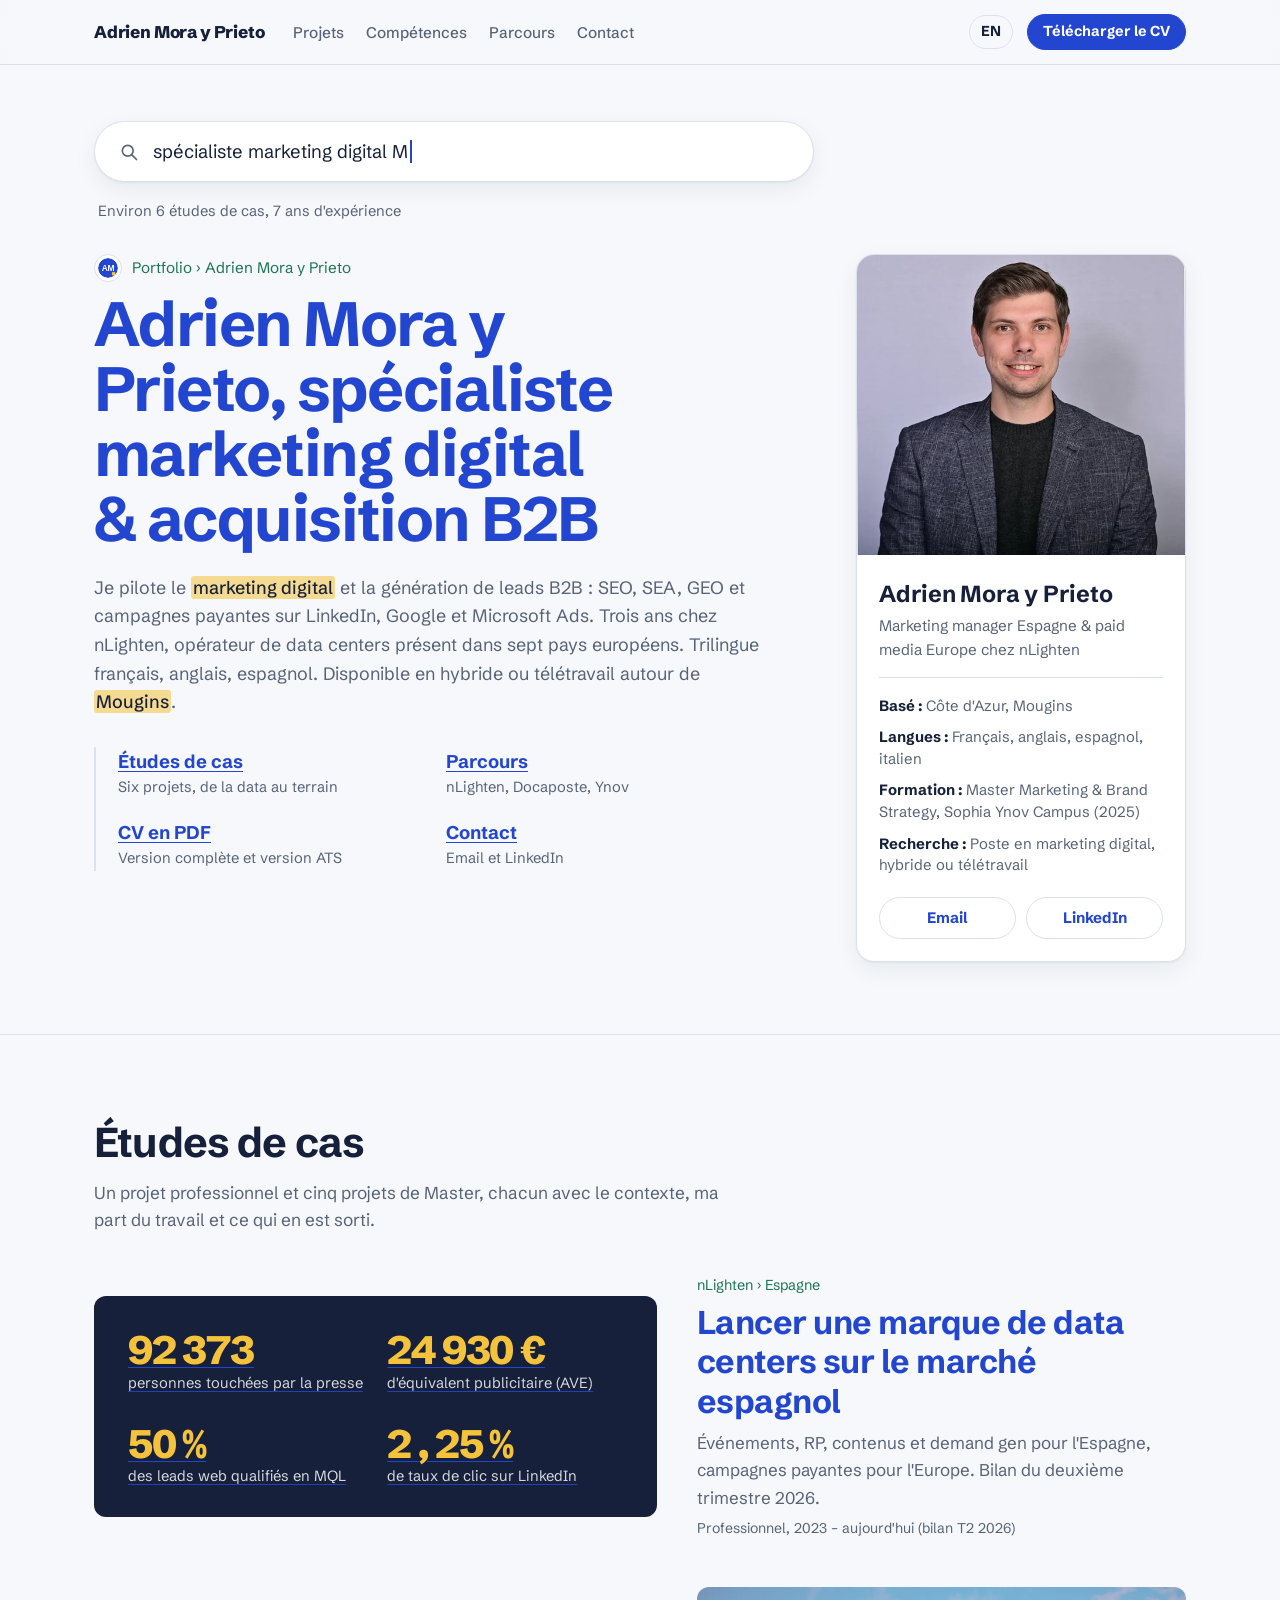
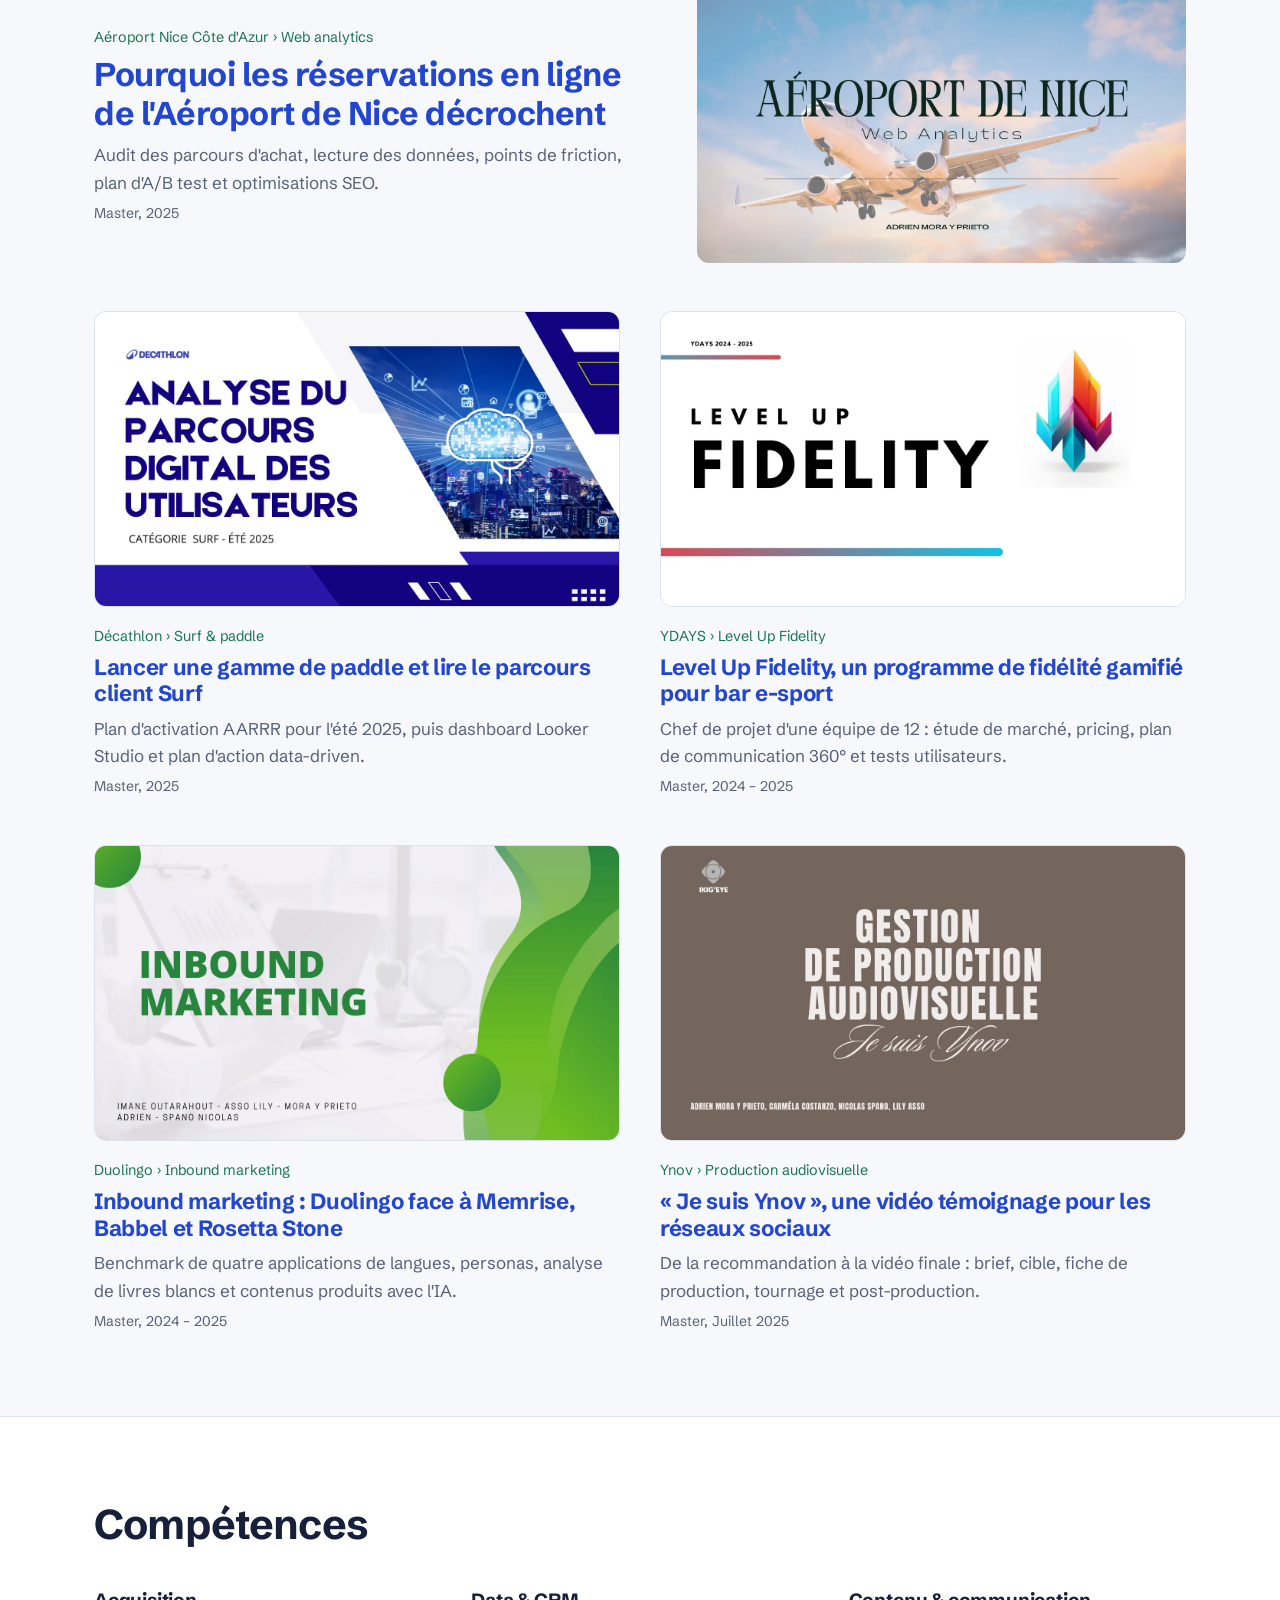
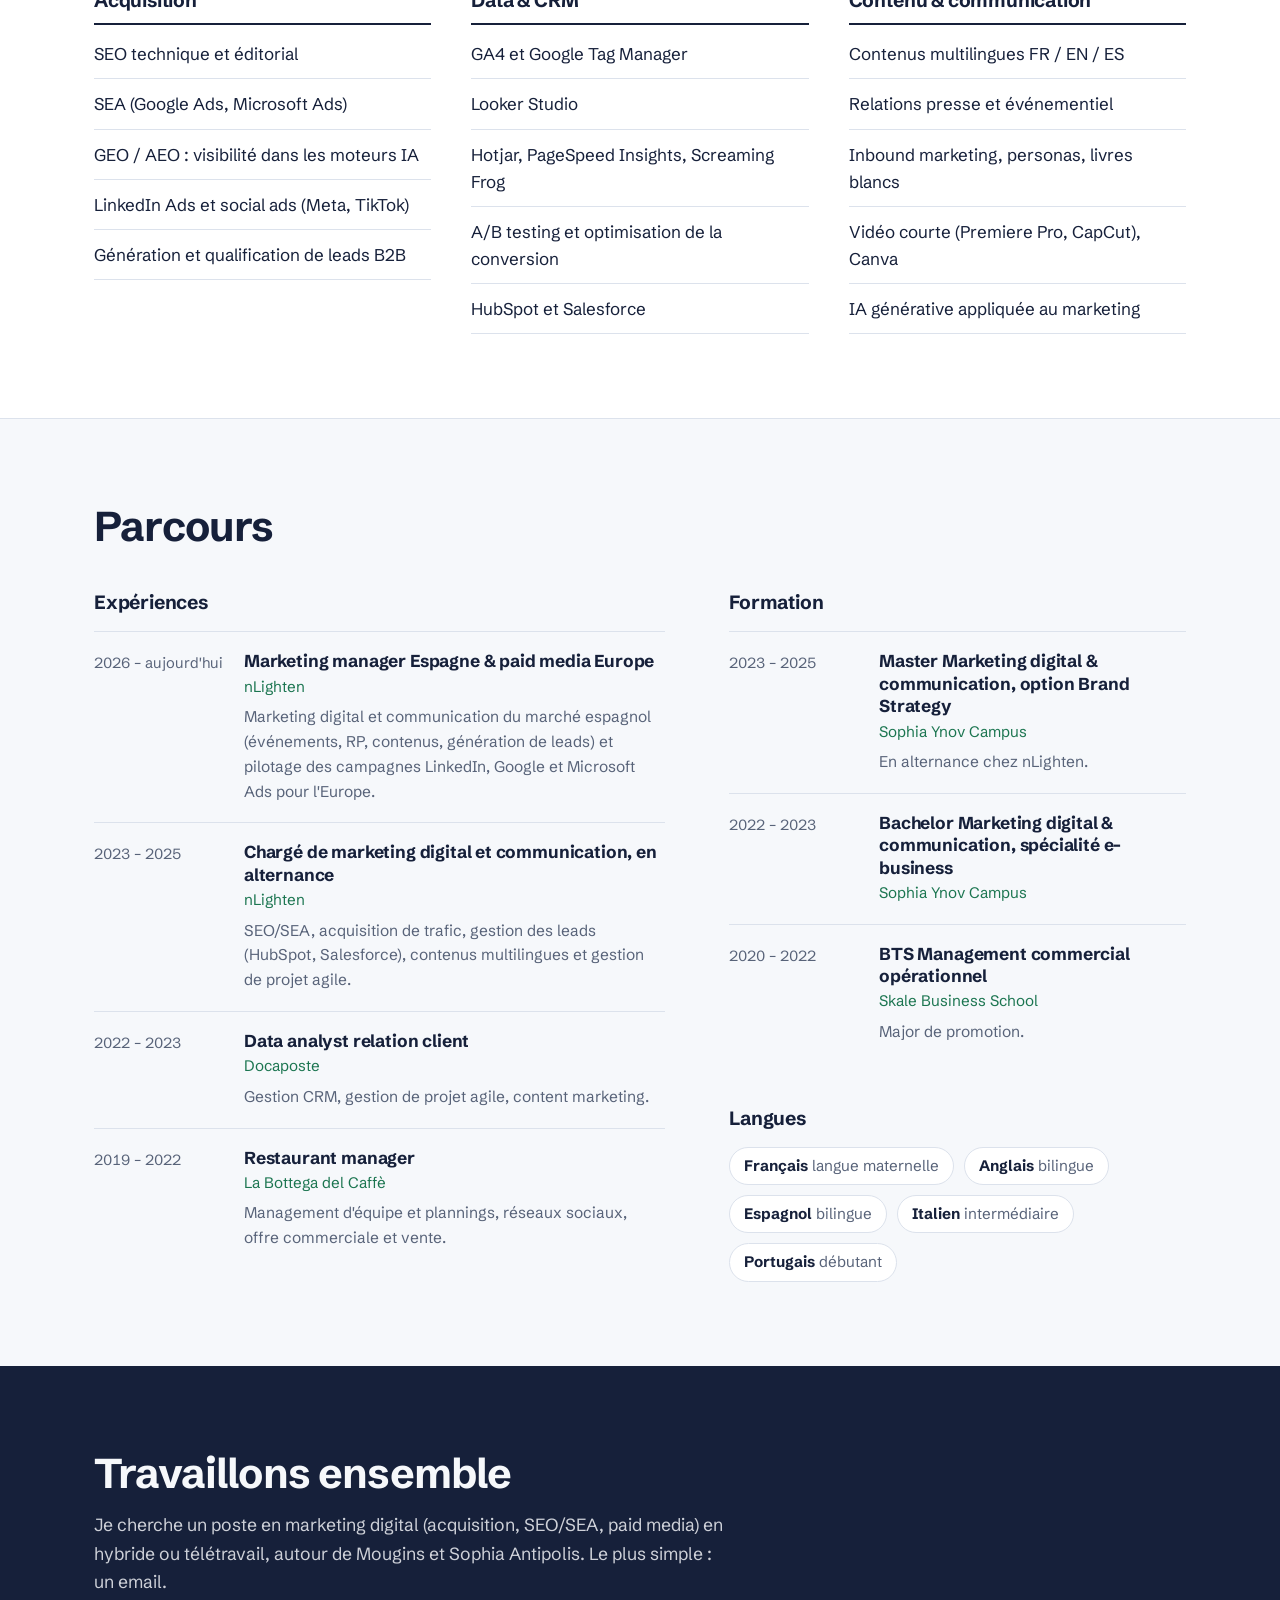
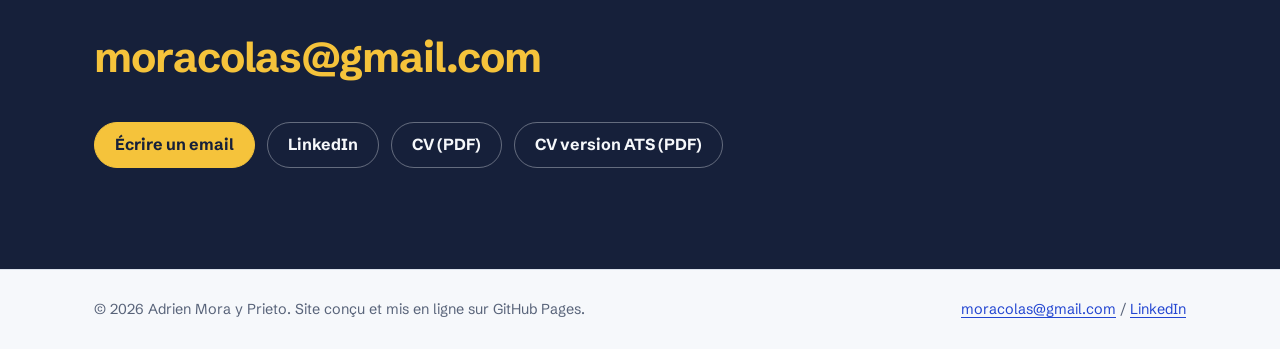
==== commit f17db1b7: "Add files via upload" ====
--- a/index.html
+++ b/index.html
@@ -5,15 +5,15 @@
 <meta name="viewport" content="width=device-width, initial-scale=1">
 <title>Adrien Mora y Prieto · Marketing digital &amp; acquisition B2B</title>
 <meta name="description" content="Portfolio d&#x27;Adrien Mora y Prieto, spécialiste marketing digital et acquisition B2B (SEO, SEA, GEO, paid media). Trilingue FR/EN/ES, basé sur la Côte d&#x27;Azur.">
-<link rel="canonical" href="https://amorayprieto.github.io/">
-<link rel="alternate" hreflang="fr" href="https://amorayprieto.github.io/">
-<link rel="alternate" hreflang="en" href="https://amorayprieto.github.io/en/">
-<link rel="alternate" hreflang="x-default" href="https://amorayprieto.github.io/">
+<link rel="canonical" href="https://adrienmora.fr/">
+<link rel="alternate" hreflang="fr" href="https://adrienmora.fr/">
+<link rel="alternate" hreflang="en" href="https://adrienmora.fr/en/">
+<link rel="alternate" hreflang="x-default" href="https://adrienmora.fr/">
 <meta property="og:type" content="website">
 <meta property="og:title" content="Adrien Mora y Prieto · Marketing digital &amp; acquisition B2B">
 <meta property="og:description" content="Portfolio d&#x27;Adrien Mora y Prieto, spécialiste marketing digital et acquisition B2B (SEO, SEA, GEO, paid media). Trilingue FR/EN/ES, basé sur la Côte d&#x27;Azur.">
-<meta property="og:url" content="https://amorayprieto.github.io/">
-<meta property="og:image" content="https://amorayprieto.github.io/assets/img/og.jpg">
+<meta property="og:url" content="https://adrienmora.fr/">
+<meta property="og:image" content="https://adrienmora.fr/assets/img/og.jpg">
 <meta property="og:locale" content="fr_FR">
 <meta name="twitter:card" content="summary_large_image">
 <meta name="theme-color" content="#F6F8FB" media="(prefers-color-scheme: light)">
@@ -22,7 +22,7 @@
 <link rel="preload" href="assets/fonts/schibsted-grotesk-latin-wght-normal.woff2" as="font" type="font/woff2" crossorigin>
 <link rel="stylesheet" href="assets/css/style.css">
 <script src="assets/js/main.js" defer></script>
-<script type="application/ld+json">{"@context": "https://schema.org", "@type": "Person", "name": "Adrien Mora y Prieto", "jobTitle": "Marketing manager Espagne & paid media Europe chez nLighten", "email": "mailto:moracolas@gmail.com", "url": "https://amorayprieto.github.io/", "image": "https://amorayprieto.github.io/assets/img/adrien.jpg", "worksFor": {"@type": "Organization", "name": "nLighten"}, "alumniOf": [{"@type": "CollegeOrUniversity", "name": "Sophia Ynov Campus"}, {"@type": "EducationalOrganization", "name": "Skale Business School"}], "knowsLanguage": ["fr", "en", "es", "it"], "address": {"@type": "PostalAddress", "addressLocality": "Mougins", "addressCountry": "FR"}, "sameAs": ["https://www.linkedin.com/in/adrien-mora-y-prieto/"], "knowsAbout": ["SEO", "SEA", "GEO", "Paid media", "LinkedIn Ads", "Google Ads", "Microsoft Ads", "HubSpot", "Salesforce", "GA4", "Looker Studio"]}</script>
+<script type="application/ld+json">{"@context": "https://schema.org", "@type": "Person", "name": "Adrien Mora y Prieto", "jobTitle": "Marketing manager Espagne & paid media Europe chez nLighten", "email": "mailto:moracolas@gmail.com", "url": "https://adrienmora.fr/", "image": "https://adrienmora.fr/assets/img/adrien.jpg", "worksFor": {"@type": "Organization", "name": "nLighten"}, "alumniOf": [{"@type": "CollegeOrUniversity", "name": "Sophia Ynov Campus"}, {"@type": "EducationalOrganization", "name": "Skale Business School"}], "knowsLanguage": ["fr", "en", "es", "it"], "address": {"@type": "PostalAddress", "addressLocality": "Mougins", "addressCountry": "FR"}, "sameAs": ["https://www.linkedin.com/in/adrien-mora-y-prieto/"], "knowsAbout": ["SEO", "SEA", "GEO", "Paid media", "LinkedIn Ads", "Google Ads", "Microsoft Ads", "HubSpot", "Salesforce", "GA4", "Looker Studio"]}</script>
 </head>
 <body><a class="skip" href="#main">Aller au contenu</a>
 <header class="site-head">
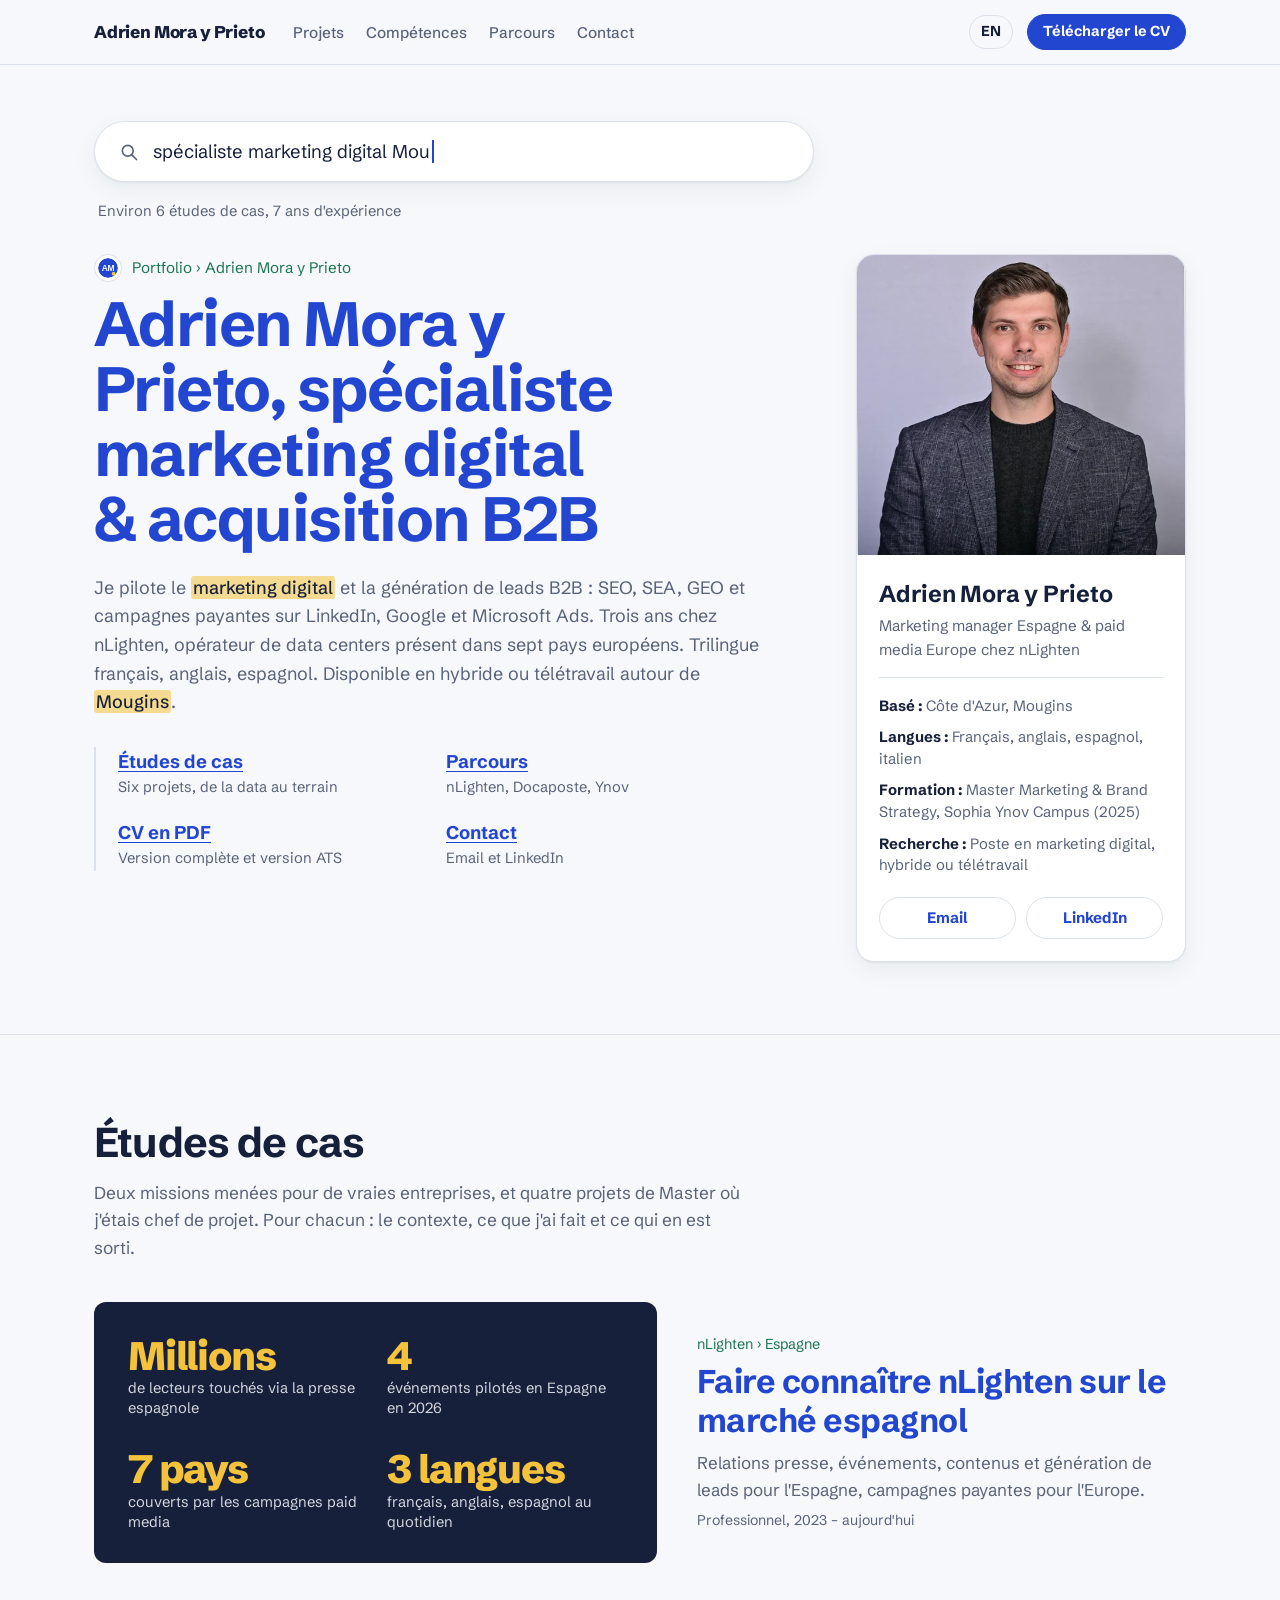
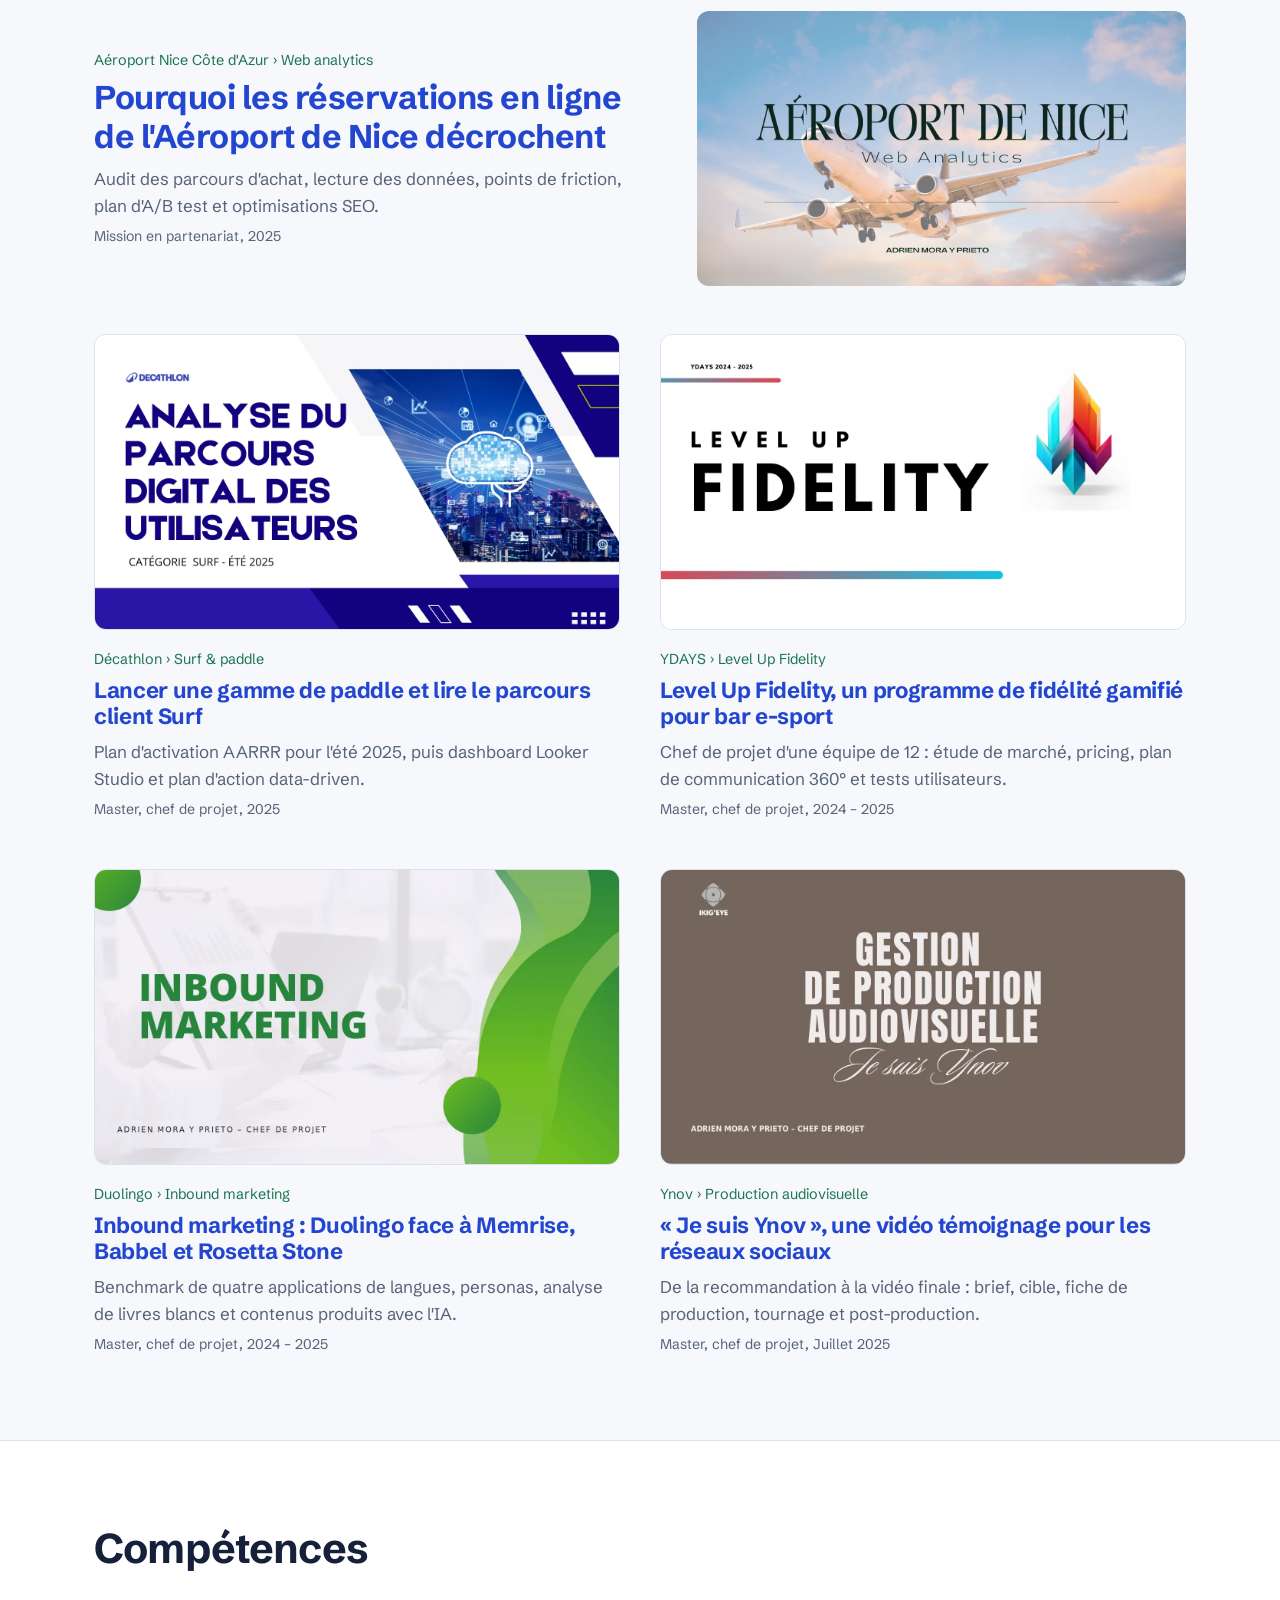
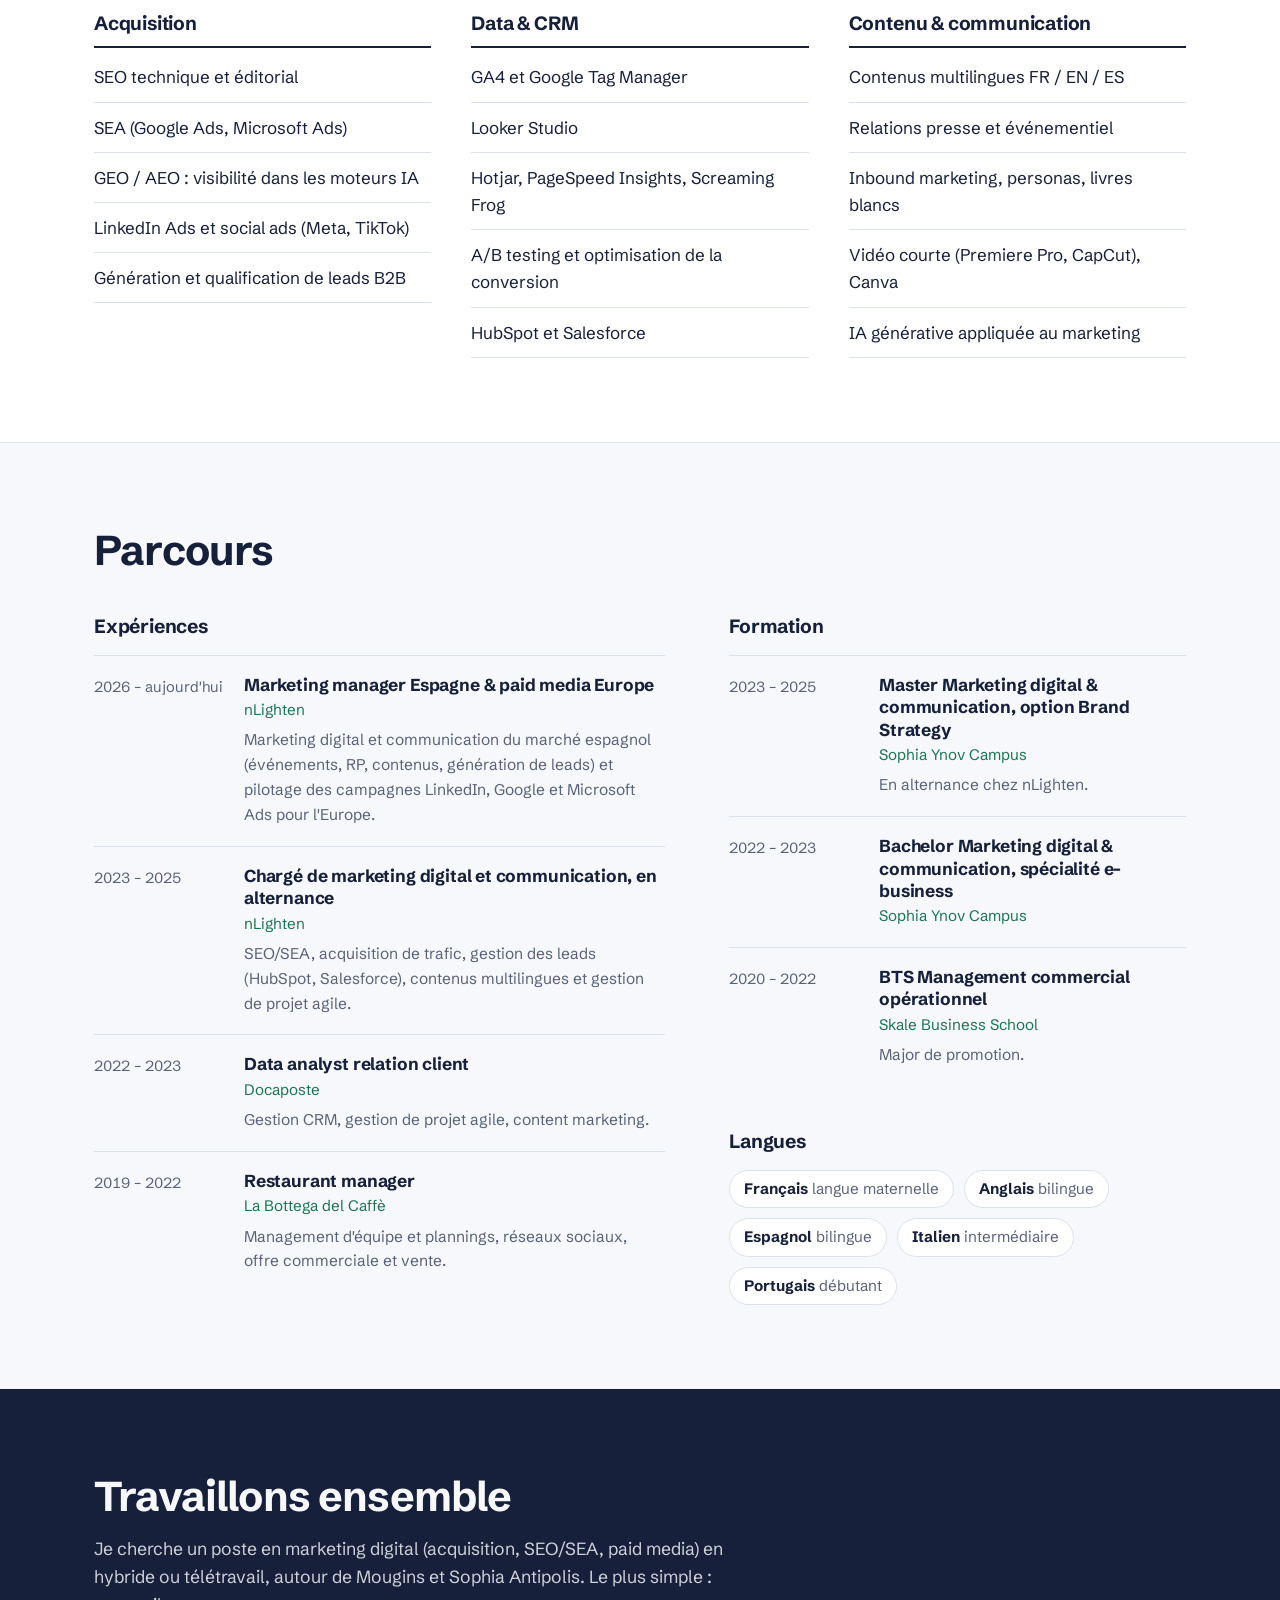
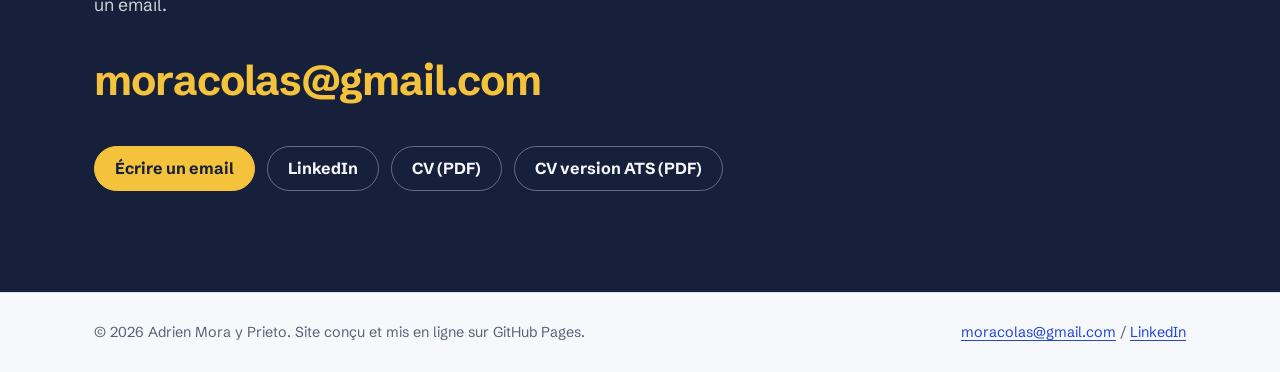
==== commit 0f659563: "Add files via upload" ====
--- a/index.html
+++ b/index.html
@@ -66,15 +66,15 @@
 <section class="section" id="projets" aria-labelledby="h-proj">
   <div class="wrap">
     <h2 id="h-proj">Études de cas</h2>
-    <p class="section-intro">Un projet professionnel et cinq projets de Master, chacun avec le contexte, ma part du travail et ce qui en est sorti.</p>
+    <p class="section-intro">Deux missions menées pour de vraies entreprises, et quatre projets de Master où j'étais chef de projet. Pour chacun : le contexte, ce que j'ai fait et ce qui en est sorti.</p>
     <div class="cards">
       <article class="card card-featured">
-  <a class="card-media" href="projets/nlighten.html" tabindex="-1" aria-hidden="true"><div class="snippet"><ul class="stats stats-snippet"><li><span class="stat-n">92 373</span><span class="stat-l">personnes touchées par la presse</span></li><li><span class="stat-n">24 930 €</span><span class="stat-l">d&#x27;équivalent publicitaire (AVE)</span></li><li><span class="stat-n">50 %</span><span class="stat-l">des leads web qualifiés en MQL</span></li><li><span class="stat-n">2,25 %</span><span class="stat-l">de taux de clic sur LinkedIn</span></li></ul></div></a>
+  <a class="card-media" href="projets/nlighten.html" tabindex="-1" aria-hidden="true"><div class="snippet"><ul class="stats stats-snippet"><li><span class="stat-n">Millions</span><span class="stat-l">de lecteurs touchés via la presse espagnole</span></li><li><span class="stat-n">4</span><span class="stat-l">événements pilotés en Espagne en 2026</span></li><li><span class="stat-n">7 pays</span><span class="stat-l">couverts par les campagnes paid media</span></li><li><span class="stat-n">3 langues</span><span class="stat-l">français, anglais, espagnol au quotidien</span></li></ul></div></a>
   <div class="card-body">
     <p class="crumb">nLighten › Espagne</p>
-    <h3 class="card-title"><a href="projets/nlighten.html">Lancer une marque de data centers sur le marché espagnol</a></h3>
-    <p class="card-desc">Événements, RP, contenus et demand gen pour l&#x27;Espagne, campagnes payantes pour l&#x27;Europe. Bilan du deuxième trimestre 2026.</p>
-    <p class="card-meta">Professionnel, 2023 – aujourd&#x27;hui (bilan T2 2026)</p>
+    <h3 class="card-title"><a href="projets/nlighten.html">Faire connaître nLighten sur le marché espagnol</a></h3>
+    <p class="card-desc">Relations presse, événements, contenus et génération de leads pour l&#x27;Espagne, campagnes payantes pour l&#x27;Europe.</p>
+    <p class="card-meta">Professionnel, 2023 – aujourd&#x27;hui</p>
   </div>
 </article><article class="card card-featured flip">
   <a class="card-media" href="projets/aeroport-nice.html" tabindex="-1" aria-hidden="true"><img src="assets/img/nice-1.webp" alt="" loading="lazy" width="1368" height="770"></a>
@@ -82,7 +82,7 @@
     <p class="crumb">Aéroport Nice Côte d&#x27;Azur › Web analytics</p>
     <h3 class="card-title"><a href="projets/aeroport-nice.html">Pourquoi les réservations en ligne de l&#x27;Aéroport de Nice décrochent</a></h3>
     <p class="card-desc">Audit des parcours d&#x27;achat, lecture des données, points de friction, plan d&#x27;A/B test et optimisations SEO.</p>
-    <p class="card-meta">Master, 2025</p>
+    <p class="card-meta">Mission en partenariat, 2025</p>
   </div>
 </article><article class="card">
   <a class="card-media" href="projets/decathlon.html" tabindex="-1" aria-hidden="true"><img src="assets/img/decathlon-1.webp" alt="" loading="lazy" width="1368" height="770"></a>
@@ -90,7 +90,7 @@
     <p class="crumb">Décathlon › Surf &amp; paddle</p>
     <h3 class="card-title"><a href="projets/decathlon.html">Lancer une gamme de paddle et lire le parcours client Surf</a></h3>
     <p class="card-desc">Plan d&#x27;activation AARRR pour l&#x27;été 2025, puis dashboard Looker Studio et plan d&#x27;action data-driven.</p>
-    <p class="card-meta">Master, 2025</p>
+    <p class="card-meta">Master, chef de projet, 2025</p>
   </div>
 </article><article class="card">
   <a class="card-media" href="projets/level-up-fidelity.html" tabindex="-1" aria-hidden="true"><img src="assets/img/levelup-1.webp" alt="" loading="lazy" width="1368" height="770"></a>
@@ -98,7 +98,7 @@
     <p class="crumb">YDAYS › Level Up Fidelity</p>
     <h3 class="card-title"><a href="projets/level-up-fidelity.html">Level Up Fidelity, un programme de fidélité gamifié pour bar e-sport</a></h3>
     <p class="card-desc">Chef de projet d&#x27;une équipe de 12 : étude de marché, pricing, plan de communication 360° et tests utilisateurs.</p>
-    <p class="card-meta">Master, 2024 – 2025</p>
+    <p class="card-meta">Master, chef de projet, 2024 – 2025</p>
   </div>
 </article><article class="card">
   <a class="card-media" href="projets/duolingo.html" tabindex="-1" aria-hidden="true"><img src="assets/img/duolingo-1.webp" alt="" loading="lazy" width="1368" height="770"></a>
@@ -106,7 +106,7 @@
     <p class="crumb">Duolingo › Inbound marketing</p>
     <h3 class="card-title"><a href="projets/duolingo.html">Inbound marketing : Duolingo face à Memrise, Babbel et Rosetta Stone</a></h3>
     <p class="card-desc">Benchmark de quatre applications de langues, personas, analyse de livres blancs et contenus produits avec l&#x27;IA.</p>
-    <p class="card-meta">Master, 2024 – 2025</p>
+    <p class="card-meta">Master, chef de projet, 2024 – 2025</p>
   </div>
 </article><article class="card">
   <a class="card-media" href="projets/je-suis-ynov.html" tabindex="-1" aria-hidden="true"><img src="assets/img/ynov-1.webp" alt="" loading="lazy" width="1368" height="770"></a>
@@ -114,7 +114,7 @@
     <p class="crumb">Ynov › Production audiovisuelle</p>
     <h3 class="card-title"><a href="projets/je-suis-ynov.html">« Je suis Ynov », une vidéo témoignage pour les réseaux sociaux</a></h3>
     <p class="card-desc">De la recommandation à la vidéo finale : brief, cible, fiche de production, tournage et post-production.</p>
-    <p class="card-meta">Master, Juillet 2025</p>
+    <p class="card-meta">Master, chef de projet, Juillet 2025</p>
   </div>
 </article>
     </div>
--- a/assets/css/style.css
+++ b/assets/css/style.css
@@ -174,7 +174,7 @@
 .cards { display: grid; grid-template-columns: repeat(2, minmax(0, 1fr)); gap: 48px 40px; }
 @media (max-width: 760px) { .cards { grid-template-columns: 1fr; gap: 40px; } }
 .card { display: flex; flex-direction: column; gap: 18px; min-width: 0; }
-.card-media { display: block; border-radius: var(--radius-m); overflow: hidden; border: 1px solid var(--line); background: var(--surface); aspect-ratio: 16 / 9; }
+.card-media { display: block; text-decoration: none; color: inherit; border-radius: var(--radius-m); overflow: hidden; border: 1px solid var(--line); background: var(--surface); aspect-ratio: 16 / 9; }
 .card-media img { width: 100%; height: 100%; object-fit: cover; transition: transform .35s ease; }
 .card:hover .card-media img { transform: scale(1.02); }
 @media (prefers-reduced-motion: reduce) { .card-media img { transition: none; } .card:hover .card-media img { transform: none; } }
